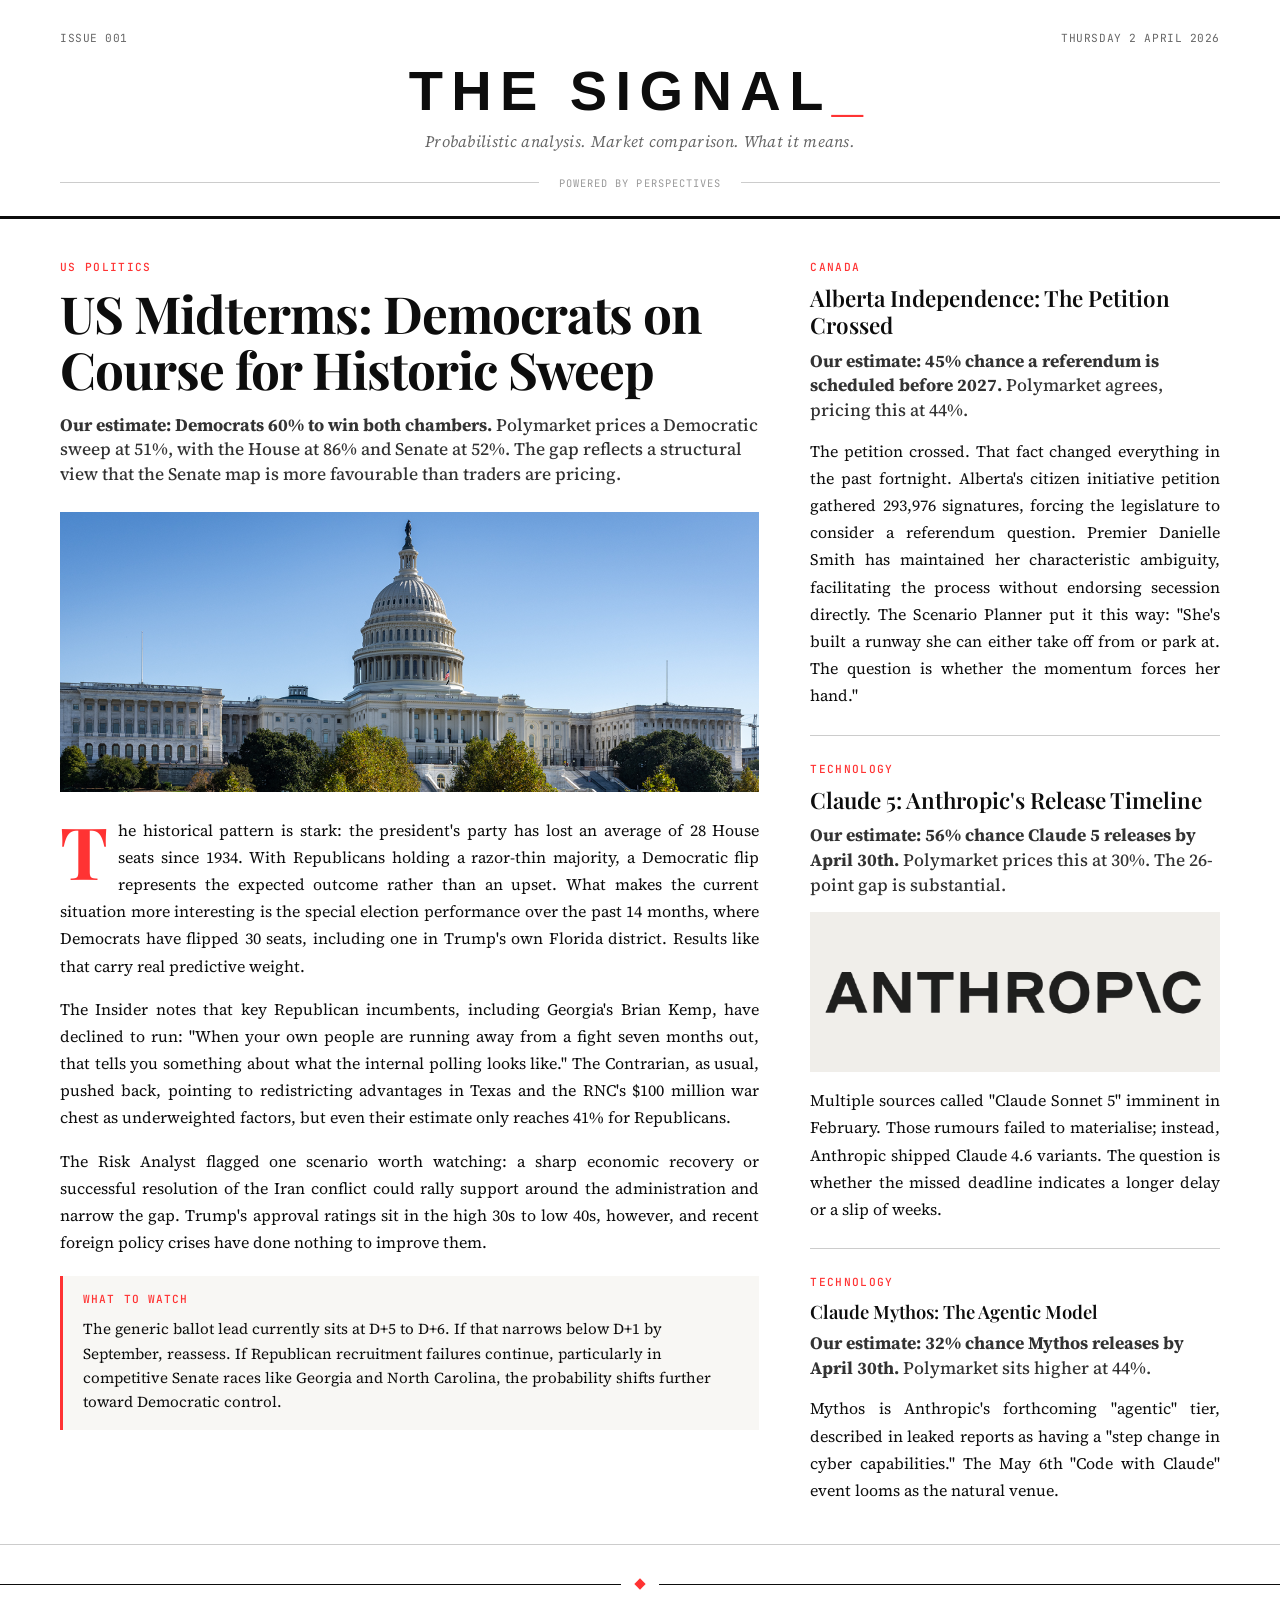
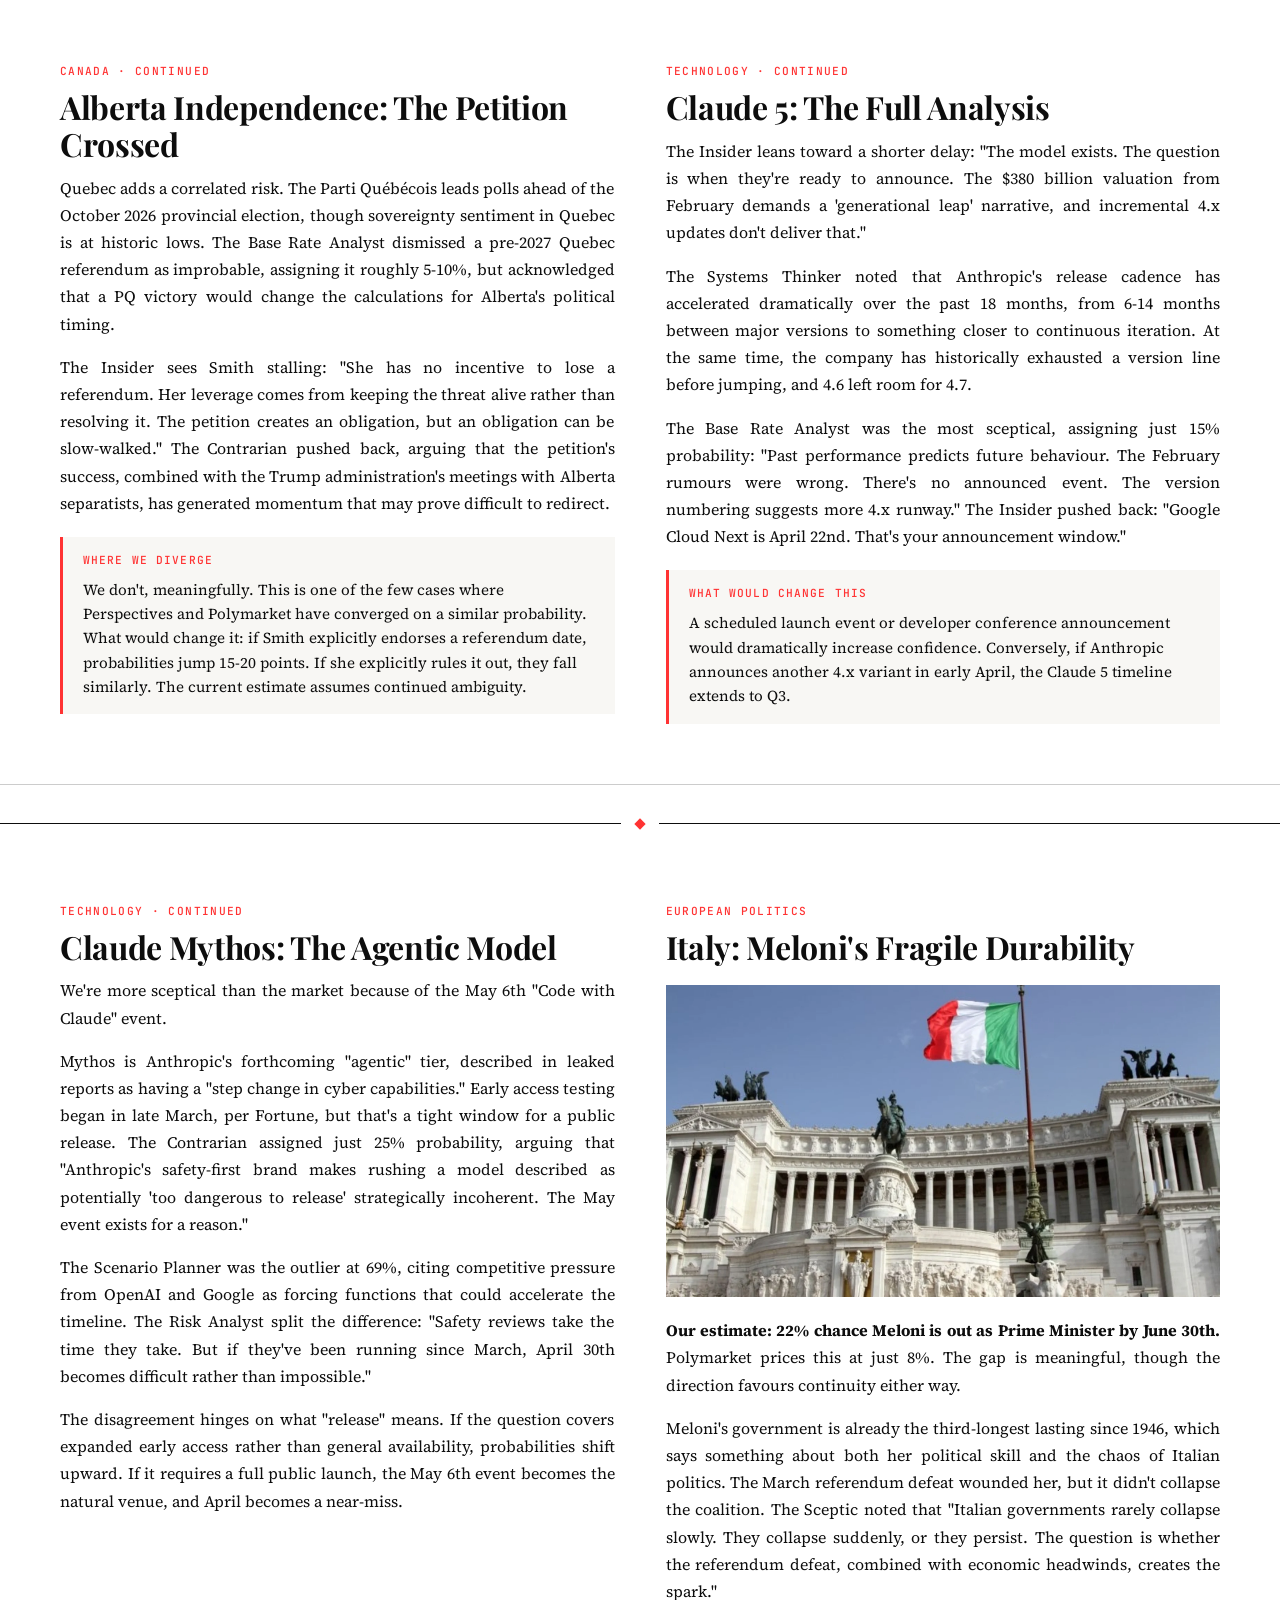
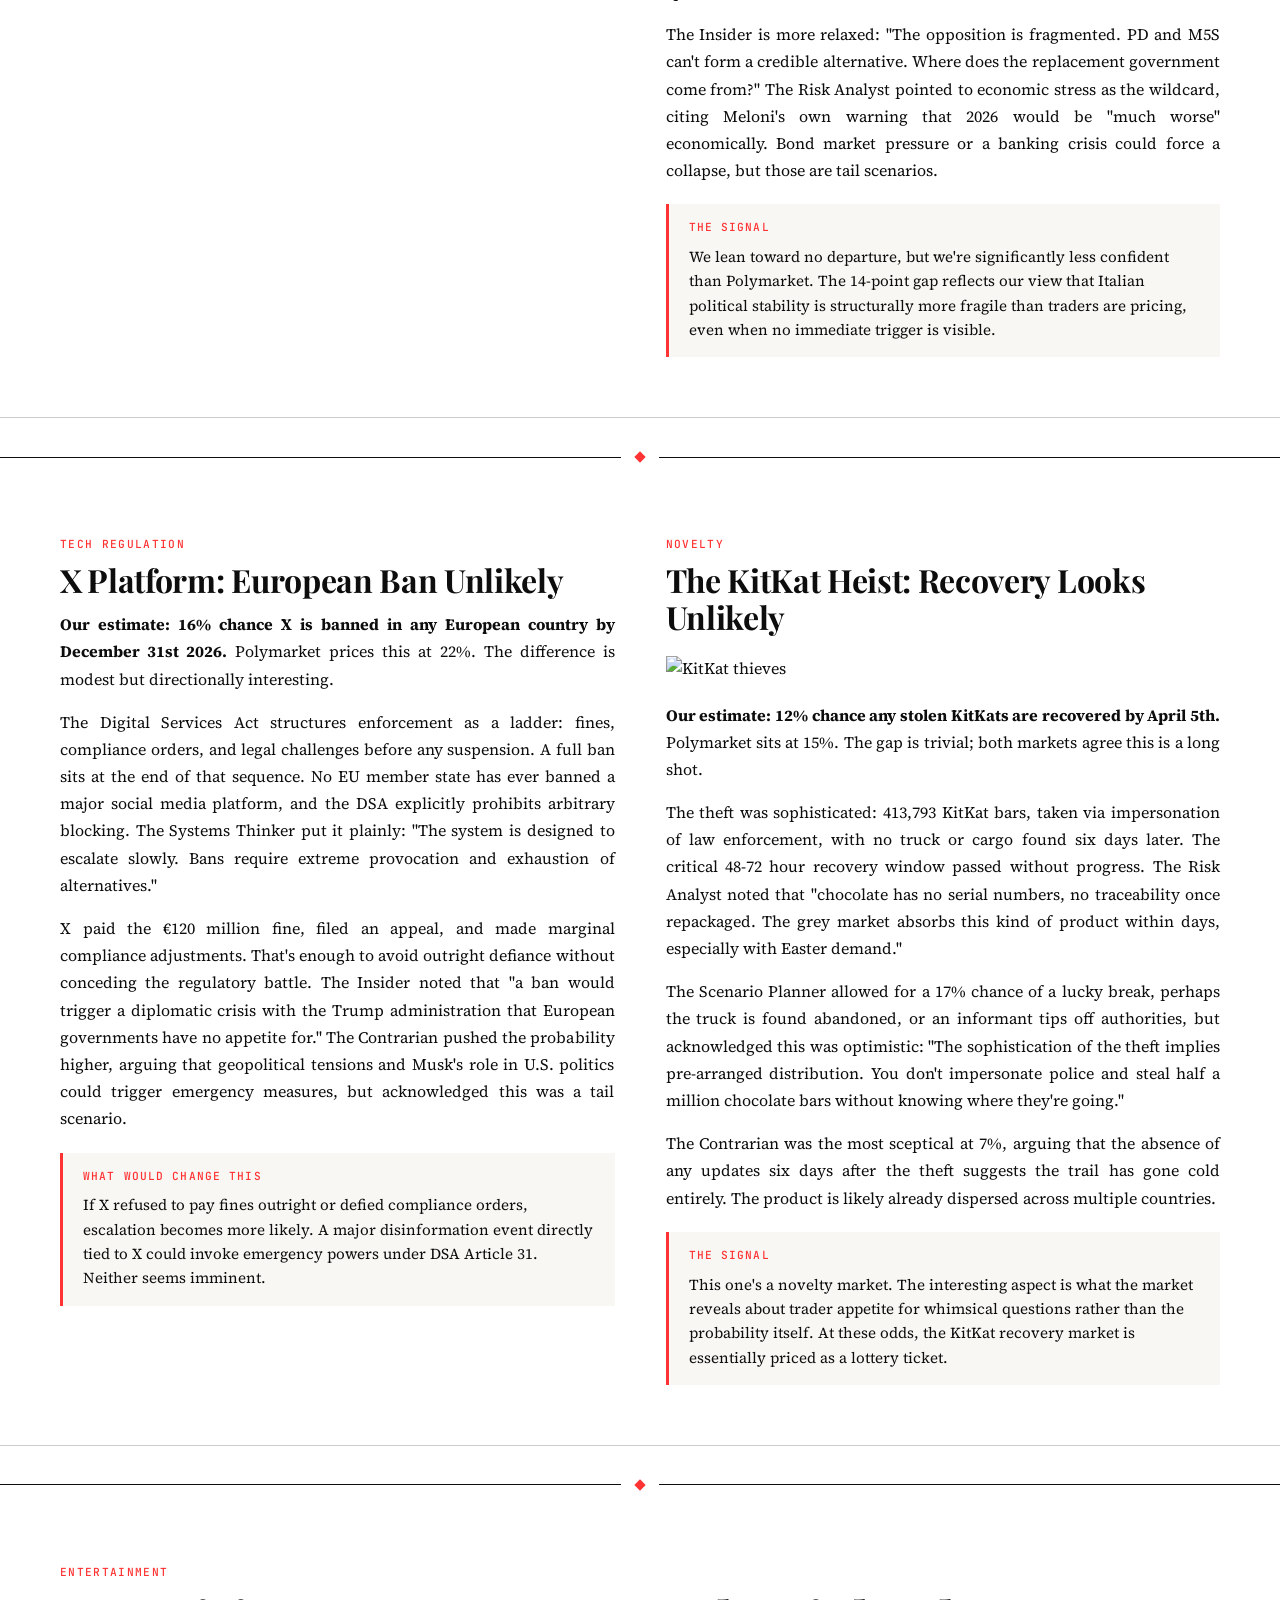
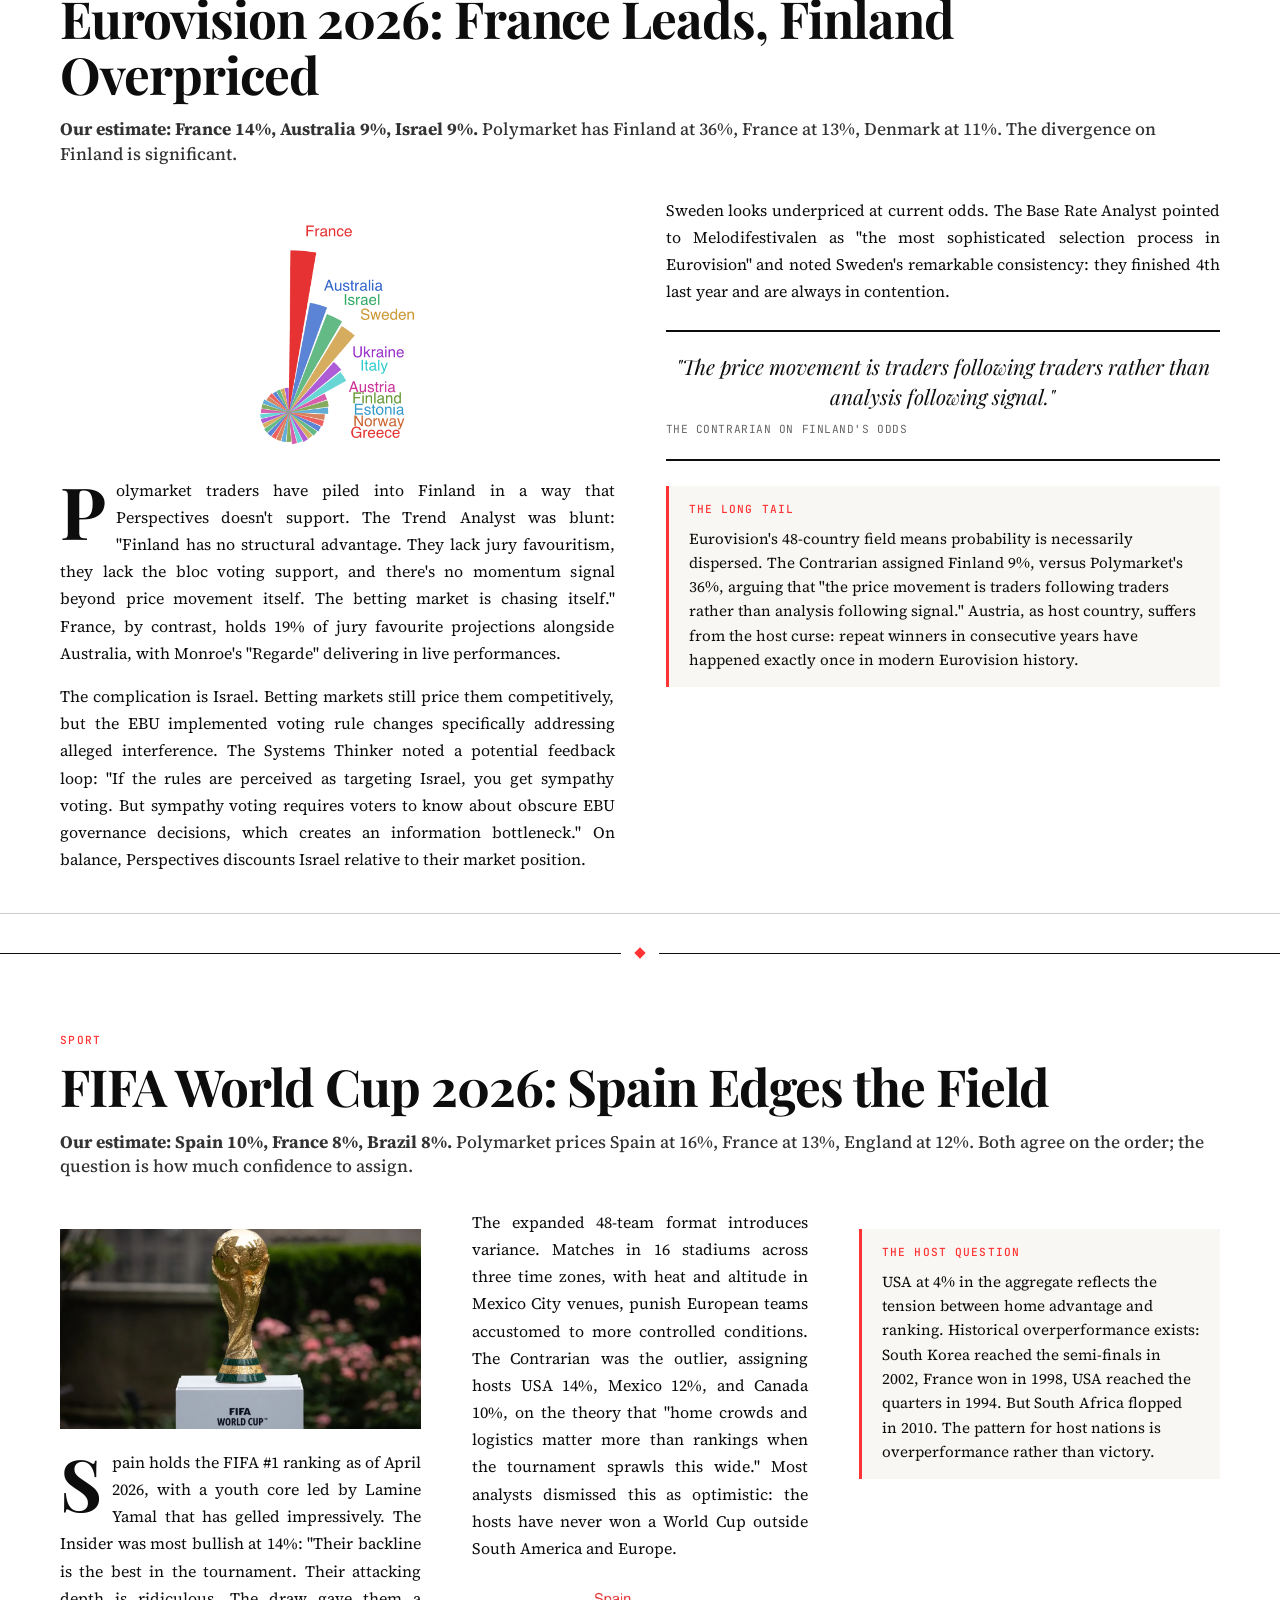
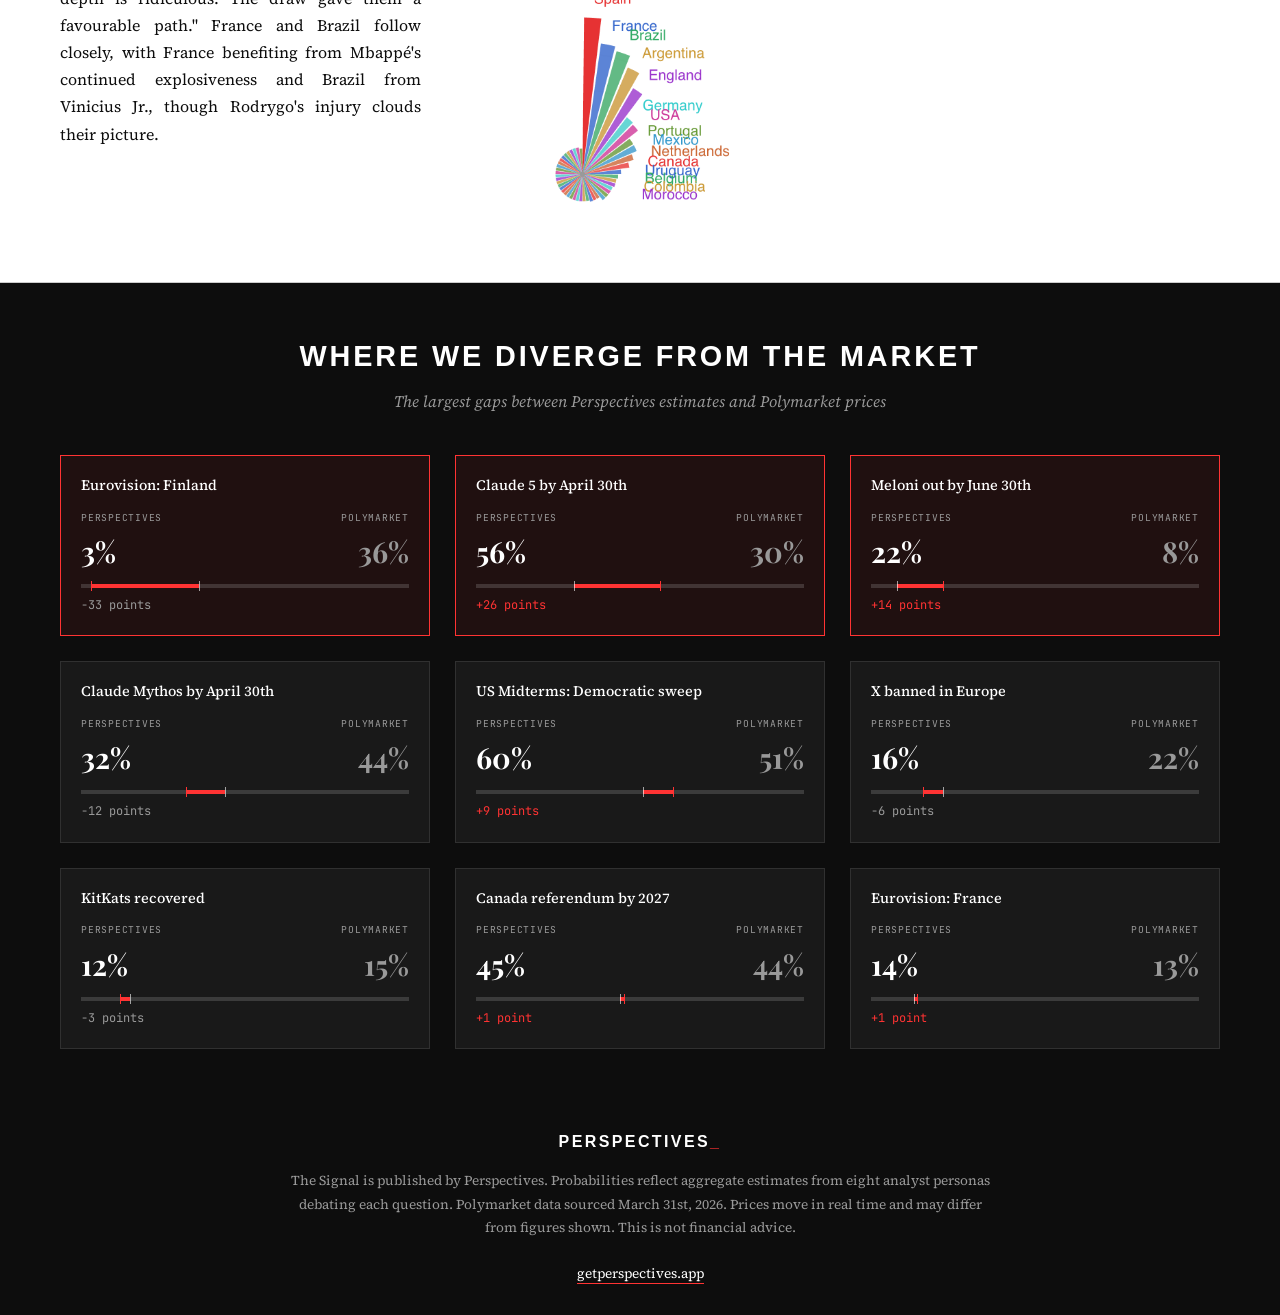
==== index.html @ 5800eebe "Added Issue 1" ====
<!doctype html>
<html lang="en">
    <head>
        <meta charset="UTF-8" />
        <meta name="viewport" content="width=device-width, initial-scale=1.0" />
        <title>The Signal · Issue 001</title>
        <link rel="preconnect" href="https://fonts.googleapis.com" />
        <link rel="preconnect" href="https://fonts.gstatic.com" crossorigin />
        <link
            href="https://fonts.googleapis.com/css2?family=Syncopate:wght@400;700&family=Playfair+Display:ital,wght@0,400;0,500;0,600;0,700;0,800;1,400;1,500&family=Source+Serif+4:ital,opsz,wght@0,8..60,400;0,8..60,500;0,8..60,600;1,8..60,400;1,8..60,500&family=JetBrains+Mono:wght@400;500&display=swap"
            rel="stylesheet"
        />
        <style>
            :root {
                --black: #0d0d0d;
                --white: #ffffff;
                --paper: #f8f7f4;
                --paper-dark: #f0eeea;
                --red: rgb(255, 51, 51);
                --gray-dark: #333;
                --gray-mid: #666;
                --gray-light: #999;
                --rule: #0d0d0d;
                --rule-light: #ccc;
            }

            * {
                margin: 0;
                padding: 0;
                box-sizing: border-box;
            }

            html {
                font-size: 16px;
                scroll-behavior: smooth;
            }

            body {
                font-family: "Source Serif 4", Georgia, serif;
                background: var(--paper);
                color: var(--black);
                line-height: 1.6;
                -webkit-font-smoothing: antialiased;
            }

            /* ========================================
           NEWSPAPER CONTAINER
           ======================================== */

            .newspaper {
                max-width: 1400px;
                margin: 0 auto;
                background: var(--white);
                box-shadow: 0 0 60px rgba(0, 0, 0, 0.08);
            }

            .page {
                padding: 40px 60px;
                border-bottom: 1px solid var(--rule-light);
            }

            .page:last-child {
                border-bottom: none;
            }

            /* ========================================
           MASTHEAD
           ======================================== */

            .masthead {
                text-align: center;
                padding: 30px 60px 25px;
                border-bottom: 3px solid var(--black);
            }

            .masthead-top {
                display: flex;
                justify-content: space-between;
                align-items: center;
                font-family: "JetBrains Mono", monospace;
                font-size: 0.7rem;
                letter-spacing: 0.05em;
                color: var(--gray-mid);
                margin-bottom: 15px;
                text-transform: uppercase;
            }

            .masthead-logo {
                font-family: "Syncopate", sans-serif;
                font-weight: 700;
                font-size: 3.5rem;
                letter-spacing: 0.15em;
                color: var(--black);
                line-height: 1;
            }

            .masthead-logo .underscore {
                color: var(--red);
            }

            .masthead-tagline {
                font-family: "Source Serif 4", serif;
                font-style: italic;
                font-size: 1rem;
                color: var(--gray-mid);
                margin-top: 10px;
                letter-spacing: 0.02em;
            }

            .masthead-rule {
                display: flex;
                align-items: center;
                gap: 20px;
                margin-top: 20px;
            }

            .masthead-rule::before,
            .masthead-rule::after {
                content: "";
                flex: 1;
                height: 1px;
                background: var(--rule-light);
            }

            .masthead-rule span {
                font-family: "JetBrains Mono", monospace;
                font-size: 0.65rem;
                letter-spacing: 0.1em;
                text-transform: uppercase;
                color: var(--gray-light);
            }

            /* ========================================
           TYPOGRAPHY
           ======================================== */

            .headline-hero {
                font-family: "Playfair Display", serif;
                font-size: 3.2rem;
                font-weight: 700;
                line-height: 1.1;
                letter-spacing: -0.02em;
                margin-bottom: 15px;
            }

            .headline-major {
                font-family: "Playfair Display", serif;
                font-size: 2rem;
                font-weight: 700;
                line-height: 1.15;
                letter-spacing: -0.01em;
                margin-bottom: 12px;
            }

            .headline-minor {
                font-family: "Playfair Display", serif;
                font-size: 1.4rem;
                font-weight: 600;
                line-height: 1.2;
                margin-bottom: 10px;
            }

            .headline-small {
                font-family: "Playfair Display", serif;
                font-size: 1.15rem;
                font-weight: 600;
                line-height: 1.25;
                margin-bottom: 8px;
            }

            .subhead {
                font-family: "Source Serif 4", serif;
                font-size: 1.1rem;
                font-weight: 500;
                color: var(--gray-dark);
                line-height: 1.4;
                margin-bottom: 15px;
            }

            .body-text {
                font-size: 1rem;
                line-height: 1.7;
                text-align: justify;
                hyphens: auto;
            }

            .body-text p {
                margin-bottom: 1em;
            }

            .body-text p:last-child {
                margin-bottom: 0;
            }

            .estimate {
                font-weight: 600;
            }

            .section-label {
                font-family: "JetBrains Mono", monospace;
                font-size: 0.7rem;
                font-weight: 500;
                letter-spacing: 0.12em;
                text-transform: uppercase;
                color: var(--red);
                margin-bottom: 8px;
            }

            .drop-cap {
                float: left;
                font-family: "Playfair Display", serif;
                font-size: 4.5rem;
                font-weight: 700;
                line-height: 0.8;
                padding-right: 10px;
                padding-top: 5px;
                color: var(--black);
            }

            .drop-cap-red {
                color: var(--red);
            }

            /* ========================================
           FRONT PAGE LAYOUT
           ======================================== */

            .front-page {
                display: grid;
                grid-template-columns: 2fr 1px 1.2fr;
                gap: 0;
            }

            .column-rule {
                background: var(--rule-light);
                margin: 0 25px;
            }

            .lead-story {
                padding-right: 25px;
            }

            .sidebar-stories {
                padding-left: 25px;
            }

            .sidebar-story {
                padding-bottom: 25px;
                margin-bottom: 25px;
                border-bottom: 1px solid var(--rule-light);
            }

            .sidebar-story:last-child {
                border-bottom: none;
                margin-bottom: 0;
                padding-bottom: 0;
            }

            /* ========================================
           IMAGE PLACEHOLDERS
           ======================================== */

            .image-placeholder {
                background: var(--paper-dark);
                border: 1px dashed var(--rule-light);
                display: flex;
                align-items: center;
                justify-content: center;
                color: var(--gray-light);
                font-family: "JetBrains Mono", monospace;
                font-size: 0.75rem;
                text-align: center;
                padding: 20px;
                margin: 20px 0;
            }

            .image-placeholder.hero {
                height: 280px;
                margin: 25px 0;
            }

            .image-placeholder.sidebar {
                height: 160px;
                margin: 15px 0;
            }

            .image-placeholder.inline {
                height: 200px;
            }

            .image-placeholder.chart {
                height: 240px;
                background: var(--white);
                border: 1px solid var(--rule-light);
            }

            /* ========================================
           SECONDARY SECTIONS
           ======================================== */

            .two-column {
                display: grid;
                grid-template-columns: 1fr 1px 1fr;
                gap: 0;
            }

            .three-column {
                display: grid;
                grid-template-columns: 1fr 1px 1fr 1px 1fr;
                gap: 0;
            }

            .col {
                padding: 0 25px;
            }

            .col:first-child {
                padding-left: 0;
            }

            .col:last-child {
                padding-right: 0;
            }

            .section-break {
                display: flex;
                align-items: center;
                gap: 15px;
                margin: 35px 0;
            }

            .section-break::before,
            .section-break::after {
                content: "";
                flex: 1;
                height: 1px;
                background: var(--black);
            }

            .section-break .diamond {
                width: 8px;
                height: 8px;
                background: var(--red);
                transform: rotate(45deg);
            }

            /* ========================================
           CALLOUT BOXES
           ======================================== */

            .what-to-watch {
                background: var(--paper);
                border-left: 3px solid var(--red);
                padding: 15px 20px;
                margin: 20px 0;
            }

            .what-to-watch-title {
                font-family: "JetBrains Mono", monospace;
                font-size: 0.7rem;
                font-weight: 500;
                letter-spacing: 0.1em;
                text-transform: uppercase;
                color: var(--red);
                margin-bottom: 8px;
            }

            .what-to-watch p {
                font-size: 0.95rem;
                line-height: 1.6;
                margin: 0;
            }

            .pull-quote {
                border-top: 2px solid var(--black);
                border-bottom: 2px solid var(--black);
                padding: 20px 0;
                margin: 25px 0;
            }

            .pull-quote p {
                font-family: "Playfair Display", serif;
                font-size: 1.3rem;
                font-style: italic;
                line-height: 1.4;
                text-align: center;
            }

            .pull-quote .attribution {
                font-family: "JetBrains Mono", monospace;
                font-size: 0.7rem;
                font-style: normal;
                letter-spacing: 0.05em;
                text-transform: uppercase;
                color: var(--gray-mid);
                margin-top: 10px;
                display: block;
            }

            /* ========================================
           DIVERGENCE INFOGRAPHIC
           ======================================== */

            .divergence-section {
                background: var(--black);
                color: var(--white);
                padding: 50px 60px;
            }

            .divergence-title {
                font-family: "Syncopate", sans-serif;
                font-weight: 700;
                font-size: 1.8rem;
                letter-spacing: 0.1em;
                text-align: center;
                margin-bottom: 10px;
            }

            .divergence-subtitle {
                font-family: "Source Serif 4", serif;
                font-style: italic;
                font-size: 1rem;
                text-align: center;
                color: var(--gray-light);
                margin-bottom: 40px;
            }

            .divergence-grid {
                display: grid;
                grid-template-columns: repeat(3, 1fr);
                gap: 25px;
            }

            .divergence-card {
                background: rgba(255, 255, 255, 0.05);
                border: 1px solid rgba(255, 255, 255, 0.1);
                padding: 20px;
            }

            .divergence-card.highlight {
                border-color: var(--red);
                background: rgba(255, 51, 51, 0.08);
            }

            .divergence-question {
                font-family: "Source Serif 4", serif;
                font-size: 0.9rem;
                font-weight: 500;
                margin-bottom: 15px;
                line-height: 1.3;
            }

            .divergence-numbers {
                display: flex;
                justify-content: space-between;
                align-items: flex-end;
                margin-bottom: 10px;
            }

            .divergence-estimate {
                text-align: left;
            }

            .divergence-market {
                text-align: right;
            }

            .divergence-label {
                font-family: "JetBrains Mono", monospace;
                font-size: 0.6rem;
                letter-spacing: 0.08em;
                text-transform: uppercase;
                color: var(--gray-light);
                margin-bottom: 3px;
            }

            .divergence-value {
                font-family: "Playfair Display", serif;
                font-size: 1.8rem;
                font-weight: 700;
            }

            .divergence-value.perspectives {
                color: var(--white);
            }

            .divergence-value.polymarket {
                color: var(--gray-light);
            }

            .divergence-gap-bar {
                height: 4px;
                background: rgba(255, 255, 255, 0.15);
                position: relative;
                margin-bottom: 8px;
            }

            .gap-fill {
                position: absolute;
                height: 100%;
                background: var(--red);
            }

            .gap-tick {
                position: absolute;
                width: 1px;
                height: 10px;
                top: -3px;
            }

            .gap-tick-p {
                background: var(--red);
            }

            .gap-tick-pm {
                background: rgba(255, 255, 255, 0.6);
            }

            .divergence-gap {
                font-family: "JetBrains Mono", monospace;
                font-size: 0.75rem;
                color: var(--red);
            }

            .divergence-gap.negative {
                color: var(--gray-light);
            }

            /* ========================================
           FOOTER
           ======================================== */

            .footer {
                background: var(--black);
                color: var(--white);
                padding: 30px 60px;
                text-align: center;
            }

            .footer-logo {
                font-family: "Syncopate", sans-serif;
                font-weight: 700;
                font-size: 1rem;
                letter-spacing: 0.15em;
                margin-bottom: 15px;
            }

            .footer-logo .underscore {
                color: var(--red);
            }

            .footer-text {
                font-size: 0.85rem;
                color: var(--gray-light);
                line-height: 1.7;
                max-width: 700px;
                margin: 0 auto;
            }

            .footer-text a {
                color: var(--white);
                text-decoration: none;
                border-bottom: 1px solid var(--red);
            }

            /* ========================================
           RESPONSIVE
           ======================================== */

            @media (max-width: 1100px) {
                .three-column {
                    grid-template-columns: 1fr 1px 1fr;
                }

                .three-column .col:nth-child(5) {
                    grid-column: 1 / -1;
                    padding: 25px 0 0 0;
                    margin-top: 25px;
                    border-top: 1px solid var(--rule-light);
                }

                .three-column .column-rule:nth-child(4) {
                    display: none;
                }

                .divergence-grid {
                    grid-template-columns: repeat(2, 1fr);
                }
            }

            @media (max-width: 900px) {
                .page {
                    padding: 30px 40px;
                }

                .masthead {
                    padding: 25px 40px 20px;
                }

                .masthead-logo {
                    font-size: 2.5rem;
                }

                .front-page {
                    grid-template-columns: 1fr;
                }

                .column-rule {
                    display: none;
                }

                .lead-story {
                    padding-right: 0;
                    padding-bottom: 30px;
                    margin-bottom: 30px;
                    border-bottom: 1px solid var(--rule-light);
                }

                .sidebar-stories {
                    padding-left: 0;
                }

                .two-column,
                .three-column {
                    grid-template-columns: 1fr;
                }

                .two-column .column-rule,
                .three-column .column-rule {
                    display: none;
                }

                .col {
                    padding: 0;
                    padding-bottom: 25px;
                    margin-bottom: 25px;
                    border-bottom: 1px solid var(--rule-light);
                }

                .col:last-child {
                    border-bottom: none;
                    margin-bottom: 0;
                    padding-bottom: 0;
                }

                .headline-hero {
                    font-size: 2.2rem;
                }

                .headline-major {
                    font-size: 1.6rem;
                }

                .divergence-section {
                    padding: 40px;
                }

                .divergence-grid {
                    grid-template-columns: 1fr;
                }
            }

            @media (max-width: 600px) {
                .page {
                    padding: 25px 20px;
                }

                .masthead {
                    padding: 20px;
                }

                .masthead-top {
                    flex-direction: column;
                    gap: 5px;
                }

                .masthead-logo {
                    font-size: 1.8rem;
                }

                .headline-hero {
                    font-size: 1.8rem;
                }

                .headline-major {
                    font-size: 1.4rem;
                }

                .drop-cap {
                    font-size: 3.5rem;
                }

                .divergence-section {
                    padding: 30px 20px;
                }

                .footer {
                    padding: 25px 20px;
                }
            }
        </style>
    </head>
    <body>
        <div class="newspaper">
            <!-- MASTHEAD -->
            <header class="masthead">
                <div class="masthead-top">
                    <span>Issue 001</span>
                    <span>Thursday 2 April 2026</span>
                </div>
                <div class="masthead-logo">
                    THE SIGNAL<span class="underscore">_</span>
                </div>
                <div class="masthead-tagline">
                    Probabilistic analysis. Market comparison. What it means.
                </div>
                <div class="masthead-rule">
                    <span>Powered by Perspectives</span>
                </div>
            </header>

            <!-- FRONT PAGE -->
            <section class="page">
                <div class="front-page">
                    <!-- LEAD STORY -->
                    <article class="lead-story">
                        <div class="section-label">US Politics</div>
                        <h1 class="headline-hero">
                            US Midterms: Democrats on Course for Historic Sweep
                        </h1>
                        <p class="subhead">
                            <strong
                                >Our estimate: Democrats 60% to win both
                                chambers.</strong
                            >
                            Polymarket prices a Democratic sweep at 51%, with
                            the House at 86% and Senate at 52%. The gap reflects
                            a structural view that the Senate map is more
                            favourable than traders are pricing.
                        </p>

                        <img
                            src="us-capitol.png"
                            alt="US Capitol building"
                            style="
                                width: 100%;
                                height: 280px;
                                object-fit: cover;
                                display: block;
                                margin: 25px 0;
                            "
                        />

                        <div class="body-text">
                            <p>
                                <span class="drop-cap drop-cap-red">T</span>he
                                historical pattern is stark: the president's
                                party has lost an average of 28 House seats
                                since 1934. With Republicans holding a
                                razor-thin majority, a Democratic flip
                                represents the expected outcome rather than an
                                upset. What makes the current situation more
                                interesting is the special election performance
                                over the past 14 months, where Democrats have
                                flipped 30 seats, including one in Trump's own
                                Florida district. Results like that carry real
                                predictive weight.
                            </p>

                            <p>
                                The Insider notes that key Republican
                                incumbents, including Georgia's Brian Kemp, have
                                declined to run: "When your own people are
                                running away from a fight seven months out, that
                                tells you something about what the internal
                                polling looks like." The Contrarian, as usual,
                                pushed back, pointing to redistricting
                                advantages in Texas and the RNC's $100 million
                                war chest as underweighted factors, but even
                                their estimate only reaches 41% for Republicans.
                            </p>

                            <p>
                                The Risk Analyst flagged one scenario worth
                                watching: a sharp economic recovery or
                                successful resolution of the Iran conflict could
                                rally support around the administration and
                                narrow the gap. Trump's approval ratings sit in
                                the high 30s to low 40s, however, and recent
                                foreign policy crises have done nothing to
                                improve them.
                            </p>
                        </div>

                        <div class="what-to-watch">
                            <div class="what-to-watch-title">What to Watch</div>
                            <p>
                                The generic ballot lead currently sits at D+5 to
                                D+6. If that narrows below D+1 by September,
                                reassess. If Republican recruitment failures
                                continue, particularly in competitive Senate
                                races like Georgia and North Carolina, the
                                probability shifts further toward Democratic
                                control.
                            </p>
                        </div>
                    </article>

                    <div class="column-rule"></div>

                    <!-- SIDEBAR STORIES -->
                    <aside class="sidebar-stories">
                        <article class="sidebar-story">
                            <div class="section-label">Canada</div>
                            <h2 class="headline-minor">
                                Alberta Independence: The Petition Crossed
                            </h2>
                            <p class="subhead">
                                <strong
                                    >Our estimate: 45% chance a referendum is
                                    scheduled before 2027.</strong
                                >
                                Polymarket agrees, pricing this at 44%.
                            </p>

                            <div class="body-text">
                                <p>
                                    The petition crossed. That fact changed
                                    everything in the past fortnight. Alberta's
                                    citizen initiative petition gathered 293,976
                                    signatures, forcing the legislature to
                                    consider a referendum question. Premier
                                    Danielle Smith has maintained her
                                    characteristic ambiguity, facilitating the
                                    process without endorsing secession
                                    directly. The Scenario Planner put it this
                                    way: "She's built a runway she can either
                                    take off from or park at. The question is
                                    whether the momentum forces her hand."
                                </p>
                            </div>
                        </article>

                        <article class="sidebar-story">
                            <div class="section-label">Technology</div>
                            <h2 class="headline-minor">
                                Claude 5: Anthropic's Release Timeline
                            </h2>
                            <p class="subhead">
                                <strong
                                    >Our estimate: 56% chance Claude 5 releases
                                    by April 30th.</strong
                                >
                                Polymarket prices this at 30%. The 26-point gap
                                is substantial.
                            </p>

                            <img
                                src="anthropic-logo.png"
                                alt="Anthropic"
                                style="
                                    width: 100%;
                                    height: 160px;
                                    object-fit: contain;
                                    display: block;
                                    margin: 15px 0;
                                    background: var(--paper-dark);
                                "
                            />

                            <div class="body-text">
                                <p>
                                    Multiple sources called "Claude Sonnet 5"
                                    imminent in February. Those rumours failed
                                    to materialise; instead, Anthropic shipped
                                    Claude 4.6 variants. The question is whether
                                    the missed deadline indicates a longer delay
                                    or a slip of weeks.
                                </p>
                            </div>
                        </article>

                        <article class="sidebar-story">
                            <div class="section-label">Technology</div>
                            <h2 class="headline-small">
                                Claude Mythos: The Agentic Model
                            </h2>
                            <p class="subhead">
                                <strong
                                    >Our estimate: 32% chance Mythos releases by
                                    April 30th.</strong
                                >
                                Polymarket sits higher at 44%.
                            </p>
                            <div class="body-text">
                                <p>
                                    Mythos is Anthropic's forthcoming "agentic"
                                    tier, described in leaked reports as having
                                    a "step change in cyber capabilities." The
                                    May 6th "Code with Claude" event looms as
                                    the natural venue.
                                </p>
                            </div>
                        </article>
                    </aside>
                </div>
            </section>

            <div class="section-break"><div class="diamond"></div></div>

            <!-- SECOND PAGE: ALBERTA + AI CONTINUED -->
            <section class="page">
                <div class="two-column">
                    <article class="col">
                        <div class="section-label">Canada · Continued</div>
                        <h2 class="headline-major">
                            Alberta Independence: The Petition Crossed
                        </h2>

                        <div class="body-text">
                            <p>
                                Quebec adds a correlated risk. The Parti
                                Québécois leads polls ahead of the October 2026
                                provincial election, though sovereignty
                                sentiment in Quebec is at historic lows. The
                                Base Rate Analyst dismissed a pre-2027 Quebec
                                referendum as improbable, assigning it roughly
                                5-10%, but acknowledged that a PQ victory would
                                change the calculations for Alberta's political
                                timing.
                            </p>

                            <p>
                                The Insider sees Smith stalling: "She has no
                                incentive to lose a referendum. Her leverage
                                comes from keeping the threat alive rather than
                                resolving it. The petition creates an
                                obligation, but an obligation can be
                                slow-walked." The Contrarian pushed back,
                                arguing that the petition's success, combined
                                with the Trump administration's meetings with
                                Alberta separatists, has generated momentum that
                                may prove difficult to redirect.
                            </p>
                        </div>

                        <div class="what-to-watch">
                            <div class="what-to-watch-title">
                                Where We Diverge
                            </div>
                            <p>
                                We don't, meaningfully. This is one of the few
                                cases where Perspectives and Polymarket have
                                converged on a similar probability. What would
                                change it: if Smith explicitly endorses a
                                referendum date, probabilities jump 15-20
                                points. If she explicitly rules it out, they
                                fall similarly. The current estimate assumes
                                continued ambiguity.
                            </p>
                        </div>
                    </article>

                    <div class="column-rule"></div>

                    <article class="col">
                        <div class="section-label">Technology · Continued</div>
                        <h2 class="headline-major">
                            Claude 5: The Full Analysis
                        </h2>

                        <div class="body-text">
                            <p>
                                The Insider leans toward a shorter delay: "The
                                model exists. The question is when they're ready
                                to announce. The $380 billion valuation from
                                February demands a 'generational leap'
                                narrative, and incremental 4.x updates don't
                                deliver that."
                            </p>

                            <p>
                                The Systems Thinker noted that Anthropic's
                                release cadence has accelerated dramatically
                                over the past 18 months, from 6-14 months
                                between major versions to something closer to
                                continuous iteration. At the same time, the
                                company has historically exhausted a version
                                line before jumping, and 4.6 left room for 4.7.
                            </p>

                            <p>
                                The Base Rate Analyst was the most sceptical,
                                assigning just 15% probability: "Past
                                performance predicts future behaviour. The
                                February rumours were wrong. There's no
                                announced event. The version numbering suggests
                                more 4.x runway." The Insider pushed back:
                                "Google Cloud Next is April 22nd. That's your
                                announcement window."
                            </p>
                        </div>

                        <div class="what-to-watch">
                            <div class="what-to-watch-title">
                                What Would Change This
                            </div>
                            <p>
                                A scheduled launch event or developer conference
                                announcement would dramatically increase
                                confidence. Conversely, if Anthropic announces
                                another 4.x variant in early April, the Claude 5
                                timeline extends to Q3.
                            </p>
                        </div>
                    </article>
                </div>
            </section>

            <div class="section-break"><div class="diamond"></div></div>

            <!-- THIRD PAGE: MYTHOS + MELONI -->
            <section class="page">
                <div class="two-column">
                    <article class="col">
                        <div class="section-label">Technology · Continued</div>
                        <h2 class="headline-major">
                            Claude Mythos: The Agentic Model
                        </h2>

                        <div class="body-text">
                            <p>
                                We're more sceptical than the market because of
                                the May 6th "Code with Claude" event.
                            </p>

                            <p>
                                Mythos is Anthropic's forthcoming "agentic"
                                tier, described in leaked reports as having a
                                "step change in cyber capabilities." Early
                                access testing began in late March, per Fortune,
                                but that's a tight window for a public release.
                                The Contrarian assigned just 25% probability,
                                arguing that "Anthropic's safety-first brand
                                makes rushing a model described as potentially
                                'too dangerous to release' strategically
                                incoherent. The May event exists for a reason."
                            </p>

                            <p>
                                The Scenario Planner was the outlier at 69%,
                                citing competitive pressure from OpenAI and
                                Google as forcing functions that could
                                accelerate the timeline. The Risk Analyst split
                                the difference: "Safety reviews take the time
                                they take. But if they've been running since
                                March, April 30th becomes difficult rather than
                                impossible."
                            </p>

                            <p>
                                The disagreement hinges on what "release" means.
                                If the question covers expanded early access
                                rather than general availability, probabilities
                                shift upward. If it requires a full public
                                launch, the May 6th event becomes the natural
                                venue, and April becomes a near-miss.
                            </p>
                        </div>
                    </article>

                    <div class="column-rule"></div>

                    <article class="col">
                        <div class="section-label">European Politics</div>
                        <h2 class="headline-major">
                            Italy: Meloni's Fragile Durability
                        </h2>

                        <img
                            src="Italian Parliament.png"
                            alt="Italian Parliament"
                            style="
                                width: 100%;
                                height: auto;
                                display: block;
                                margin: 20px 0;
                            "
                        />

                        <div class="body-text">
                            <p>
                                <strong
                                    >Our estimate: 22% chance Meloni is out as
                                    Prime Minister by June 30th.</strong
                                >
                                Polymarket prices this at just 8%. The gap is
                                meaningful, though the direction favours
                                continuity either way.
                            </p>

                            <p>
                                Meloni's government is already the third-longest
                                lasting since 1946, which says something about
                                both her political skill and the chaos of
                                Italian politics. The March referendum defeat
                                wounded her, but it didn't collapse the
                                coalition. The Sceptic noted that "Italian
                                governments rarely collapse slowly. They
                                collapse suddenly, or they persist. The question
                                is whether the referendum defeat, combined with
                                economic headwinds, creates the spark."
                            </p>

                            <p>
                                The Insider is more relaxed: "The opposition is
                                fragmented. PD and M5S can't form a credible
                                alternative. Where does the replacement
                                government come from?" The Risk Analyst pointed
                                to economic stress as the wildcard, citing
                                Meloni's own warning that 2026 would be "much
                                worse" economically. Bond market pressure or a
                                banking crisis could force a collapse, but those
                                are tail scenarios.
                            </p>
                        </div>

                        <div class="what-to-watch">
                            <div class="what-to-watch-title">The Signal</div>
                            <p>
                                We lean toward no departure, but we're
                                significantly less confident than Polymarket.
                                The 14-point gap reflects our view that Italian
                                political stability is structurally more fragile
                                than traders are pricing, even when no immediate
                                trigger is visible.
                            </p>
                        </div>
                    </article>
                </div>
            </section>

            <div class="section-break"><div class="diamond"></div></div>

            <!-- FOURTH PAGE: X PLATFORM + KITKAT -->
            <section class="page">
                <div class="two-column">
                    <article class="col">
                        <div class="section-label">Tech Regulation</div>
                        <h2 class="headline-major">
                            X Platform: European Ban Unlikely
                        </h2>

                        <div class="body-text">
                            <p>
                                <strong
                                    >Our estimate: 16% chance X is banned in any
                                    European country by December 31st
                                    2026.</strong
                                >
                                Polymarket prices this at 22%. The difference is
                                modest but directionally interesting.
                            </p>

                            <p>
                                The Digital Services Act structures enforcement
                                as a ladder: fines, compliance orders, and legal
                                challenges before any suspension. A full ban
                                sits at the end of that sequence. No EU member
                                state has ever banned a major social media
                                platform, and the DSA explicitly prohibits
                                arbitrary blocking. The Systems Thinker put it
                                plainly: "The system is designed to escalate
                                slowly. Bans require extreme provocation and
                                exhaustion of alternatives."
                            </p>

                            <p>
                                X paid the €120 million fine, filed an appeal,
                                and made marginal compliance adjustments. That's
                                enough to avoid outright defiance without
                                conceding the regulatory battle. The Insider
                                noted that "a ban would trigger a diplomatic
                                crisis with the Trump administration that
                                European governments have no appetite for." The
                                Contrarian pushed the probability higher,
                                arguing that geopolitical tensions and Musk's
                                role in U.S. politics could trigger emergency
                                measures, but acknowledged this was a tail
                                scenario.
                            </p>
                        </div>

                        <div class="what-to-watch">
                            <div class="what-to-watch-title">
                                What Would Change This
                            </div>
                            <p>
                                If X refused to pay fines outright or defied
                                compliance orders, escalation becomes more
                                likely. A major disinformation event directly
                                tied to X could invoke emergency powers under
                                DSA Article 31. Neither seems imminent.
                            </p>
                        </div>
                    </article>

                    <div class="column-rule"></div>

                    <article class="col">
                        <div class="section-label">Novelty</div>
                        <h2 class="headline-major">
                            The KitKat Heist: Recovery Looks Unlikely
                        </h2>

                        <img
                            src="kitkat-theives.png"
                            alt="KitKat thieves"
                            style="
                                width: 100%;
                                height: auto;
                                display: block;
                                margin: 20px 0;
                            "
                        />

                        <div class="body-text">
                            <p>
                                <strong
                                    >Our estimate: 12% chance any stolen KitKats
                                    are recovered by April 5th.</strong
                                >
                                Polymarket sits at 15%. The gap is trivial; both
                                markets agree this is a long shot.
                            </p>

                            <p>
                                The theft was sophisticated: 413,793 KitKat
                                bars, taken via impersonation of law
                                enforcement, with no truck or cargo found six
                                days later. The critical 48-72 hour recovery
                                window passed without progress. The Risk Analyst
                                noted that "chocolate has no serial numbers, no
                                traceability once repackaged. The grey market
                                absorbs this kind of product within days,
                                especially with Easter demand."
                            </p>

                            <p>
                                The Scenario Planner allowed for a 17% chance of
                                a lucky break, perhaps the truck is found
                                abandoned, or an informant tips off authorities,
                                but acknowledged this was optimistic: "The
                                sophistication of the theft implies pre-arranged
                                distribution. You don't impersonate police and
                                steal half a million chocolate bars without
                                knowing where they're going."
                            </p>

                            <p>
                                The Contrarian was the most sceptical at 7%,
                                arguing that the absence of any updates six days
                                after the theft suggests the trail has gone cold
                                entirely. The product is likely already
                                dispersed across multiple countries.
                            </p>
                        </div>

                        <div class="what-to-watch">
                            <div class="what-to-watch-title">The Signal</div>
                            <p>
                                This one's a novelty market. The interesting
                                aspect is what the market reveals about trader
                                appetite for whimsical questions rather than the
                                probability itself. At these odds, the KitKat
                                recovery market is essentially priced as a
                                lottery ticket.
                            </p>
                        </div>
                    </article>
                </div>
            </section>

            <div class="section-break"><div class="diamond"></div></div>

            <!-- FIFTH PAGE: EUROVISION -->
            <section class="page">
                <div class="section-label">Entertainment</div>
                <h1 class="headline-hero">
                    Eurovision 2026: France Leads, Finland Overpriced
                </h1>
                <p class="subhead">
                    <strong
                        >Our estimate: France 14%, Australia 9%, Israel
                        9%.</strong
                    >
                    Polymarket has Finland at 36%, France at 13%, Denmark at
                    11%. The divergence on Finland is significant.
                </p>

                <div class="two-column" style="margin-top: 30px">
                    <div class="col">
                        <img
                            src="eurovision-distribution.png"
                            alt="Eurovision probability distribution"
                            style="
                                width: 100%;
                                height: 240px;
                                object-fit: contain;
                                display: block;
                                margin: 20px 0;
                                background: var(--white);
                            "
                        />

                        <div class="body-text">
                            <p>
                                <span class="drop-cap">P</span>olymarket traders
                                have piled into Finland in a way that
                                Perspectives doesn't support. The Trend Analyst
                                was blunt: "Finland has no structural advantage.
                                They lack jury favouritism, they lack the bloc
                                voting support, and there's no momentum signal
                                beyond price movement itself. The betting market
                                is chasing itself." France, by contrast, holds
                                19% of jury favourite projections alongside
                                Australia, with Monroe's "Regarde" delivering in
                                live performances.
                            </p>

                            <p>
                                The complication is Israel. Betting markets
                                still price them competitively, but the EBU
                                implemented voting rule changes specifically
                                addressing alleged interference. The Systems
                                Thinker noted a potential feedback loop: "If the
                                rules are perceived as targeting Israel, you get
                                sympathy voting. But sympathy voting requires
                                voters to know about obscure EBU governance
                                decisions, which creates an information
                                bottleneck." On balance, Perspectives discounts
                                Israel relative to their market position.
                            </p>
                        </div>
                    </div>

                    <div class="column-rule"></div>

                    <div class="col">
                        <div class="body-text">
                            <p>
                                Sweden looks underpriced at current odds. The
                                Base Rate Analyst pointed to Melodifestivalen as
                                "the most sophisticated selection process in
                                Eurovision" and noted Sweden's remarkable
                                consistency: they finished 4th last year and are
                                always in contention.
                            </p>
                        </div>

                        <div class="pull-quote">
                            <p>
                                "The price movement is traders following traders
                                rather than analysis following signal."
                            </p>
                            <span class="attribution"
                                >The Contrarian on Finland's odds</span
                            >
                        </div>

                        <div class="what-to-watch">
                            <div class="what-to-watch-title">The Long Tail</div>
                            <p>
                                Eurovision's 48-country field means probability
                                is necessarily dispersed. The Contrarian
                                assigned Finland 9%, versus Polymarket's 36%,
                                arguing that "the price movement is traders
                                following traders rather than analysis following
                                signal." Austria, as host country, suffers from
                                the host curse: repeat winners in consecutive
                                years have happened exactly once in modern
                                Eurovision history.
                            </p>
                        </div>
                    </div>
                </div>
            </section>

            <div class="section-break"><div class="diamond"></div></div>

            <!-- SIXTH PAGE: WORLD CUP -->
            <section class="page">
                <div class="section-label">Sport</div>
                <h1 class="headline-hero">
                    FIFA World Cup 2026: Spain Edges the Field
                </h1>
                <p class="subhead">
                    <strong
                        >Our estimate: Spain 10%, France 8%, Brazil 8%.</strong
                    >
                    Polymarket prices Spain at 16%, France at 13%, England at
                    12%. Both agree on the order; the question is how much
                    confidence to assign.
                </p>

                <div class="three-column" style="margin-top: 30px">
                    <div class="col">
                        <img
                            src="fifa-world-cup-trophy.png"
                            alt="FIFA World Cup trophy"
                            style="
                                width: 100%;
                                height: 200px;
                                object-fit: cover;
                                display: block;
                                margin: 20px 0;
                            "
                        />

                        <div class="body-text">
                            <p>
                                <span class="drop-cap">S</span>pain holds the
                                FIFA #1 ranking as of April 2026, with a youth
                                core led by Lamine Yamal that has gelled
                                impressively. The Insider was most bullish at
                                14%: "Their backline is the best in the
                                tournament. Their attacking depth is ridiculous.
                                The draw gave them a favourable path." France
                                and Brazil follow closely, with France
                                benefiting from Mbappé's continued explosiveness
                                and Brazil from Vinicius Jr., though Rodrygo's
                                injury clouds their picture.
                            </p>
                        </div>
                    </div>

                    <div class="column-rule"></div>

                    <div class="col">
                        <div class="body-text">
                            <p>
                                The expanded 48-team format introduces variance.
                                Matches in 16 stadiums across three time zones,
                                with heat and altitude in Mexico City venues,
                                punish European teams accustomed to more
                                controlled conditions. The Contrarian was the
                                outlier, assigning hosts USA 14%, Mexico 12%,
                                and Canada 10%, on the theory that "home crowds
                                and logistics matter more than rankings when the
                                tournament sprawls this wide." Most analysts
                                dismissed this as optimistic: the hosts have
                                never won a World Cup outside South America and
                                Europe.
                            </p>
                        </div>

                        <img
                            src="world-cup-distribution.png"
                            alt="World Cup probability distribution"
                            style="
                                width: 100%;
                                height: 240px;
                                object-fit: contain;
                                display: block;
                                margin: 20px 0;
                                background: var(--white);
                            "
                        />
                    </div>

                    <div class="column-rule"></div>

                    <div class="col">
                        <div class="what-to-watch">
                            <div class="what-to-watch-title">
                                The Host Question
                            </div>
                            <p>
                                USA at 4% in the aggregate reflects the tension
                                between home advantage and ranking. Historical
                                overperformance exists: South Korea reached the
                                semi-finals in 2002, France won in 1998, USA
                                reached the quarters in 1994. But South Africa
                                flopped in 2010. The pattern for host nations is
                                overperformance rather than victory.
                            </p>
                        </div>
                    </div>
                </div>
            </section>

            <!-- DIVERGENCE INFOGRAPHIC -->
            <section class="divergence-section">
                <h2 class="divergence-title">
                    WHERE WE DIVERGE FROM THE MARKET
                </h2>
                <p class="divergence-subtitle">
                    The largest gaps between Perspectives estimates and
                    Polymarket prices
                </p>

                <div class="divergence-grid">
                    <div class="divergence-card highlight">
                        <div class="divergence-question">
                            Eurovision: Finland
                        </div>
                        <div class="divergence-numbers">
                            <div class="divergence-estimate">
                                <div class="divergence-label">Perspectives</div>
                                <div class="divergence-value perspectives">
                                    3%
                                </div>
                            </div>
                            <div class="divergence-market">
                                <div class="divergence-label">Polymarket</div>
                                <div class="divergence-value polymarket">
                                    36%
                                </div>
                            </div>
                        </div>
                        <div class="divergence-gap-bar">
                            <div
                                class="gap-fill"
                                style="left: 3%; width: 33%"
                            ></div>
                            <div
                                class="gap-tick gap-tick-p"
                                style="left: 3%"
                            ></div>
                            <div
                                class="gap-tick gap-tick-pm"
                                style="left: 36%"
                            ></div>
                        </div>
                        <div class="divergence-gap negative">−33 points</div>
                    </div>

                    <div class="divergence-card highlight">
                        <div class="divergence-question">
                            Claude 5 by April 30th
                        </div>
                        <div class="divergence-numbers">
                            <div class="divergence-estimate">
                                <div class="divergence-label">Perspectives</div>
                                <div class="divergence-value perspectives">
                                    56%
                                </div>
                            </div>
                            <div class="divergence-market">
                                <div class="divergence-label">Polymarket</div>
                                <div class="divergence-value polymarket">
                                    30%
                                </div>
                            </div>
                        </div>
                        <div class="divergence-gap-bar">
                            <div
                                class="gap-fill"
                                style="left: 30%; width: 26%"
                            ></div>
                            <div
                                class="gap-tick gap-tick-p"
                                style="left: 56%"
                            ></div>
                            <div
                                class="gap-tick gap-tick-pm"
                                style="left: 30%"
                            ></div>
                        </div>
                        <div class="divergence-gap">+26 points</div>
                    </div>

                    <div class="divergence-card highlight">
                        <div class="divergence-question">
                            Meloni out by June 30th
                        </div>
                        <div class="divergence-numbers">
                            <div class="divergence-estimate">
                                <div class="divergence-label">Perspectives</div>
                                <div class="divergence-value perspectives">
                                    22%
                                </div>
                            </div>
                            <div class="divergence-market">
                                <div class="divergence-label">Polymarket</div>
                                <div class="divergence-value polymarket">
                                    8%
                                </div>
                            </div>
                        </div>
                        <div class="divergence-gap-bar">
                            <div
                                class="gap-fill"
                                style="left: 8%; width: 14%"
                            ></div>
                            <div
                                class="gap-tick gap-tick-p"
                                style="left: 22%"
                            ></div>
                            <div
                                class="gap-tick gap-tick-pm"
                                style="left: 8%"
                            ></div>
                        </div>
                        <div class="divergence-gap">+14 points</div>
                    </div>

                    <div class="divergence-card">
                        <div class="divergence-question">
                            Claude Mythos by April 30th
                        </div>
                        <div class="divergence-numbers">
                            <div class="divergence-estimate">
                                <div class="divergence-label">Perspectives</div>
                                <div class="divergence-value perspectives">
                                    32%
                                </div>
                            </div>
                            <div class="divergence-market">
                                <div class="divergence-label">Polymarket</div>
                                <div class="divergence-value polymarket">
                                    44%
                                </div>
                            </div>
                        </div>
                        <div class="divergence-gap-bar">
                            <div
                                class="gap-fill"
                                style="left: 32%; width: 12%"
                            ></div>
                            <div
                                class="gap-tick gap-tick-p"
                                style="left: 32%"
                            ></div>
                            <div
                                class="gap-tick gap-tick-pm"
                                style="left: 44%"
                            ></div>
                        </div>
                        <div class="divergence-gap negative">−12 points</div>
                    </div>

                    <div class="divergence-card">
                        <div class="divergence-question">
                            US Midterms: Democratic sweep
                        </div>
                        <div class="divergence-numbers">
                            <div class="divergence-estimate">
                                <div class="divergence-label">Perspectives</div>
                                <div class="divergence-value perspectives">
                                    60%
                                </div>
                            </div>
                            <div class="divergence-market">
                                <div class="divergence-label">Polymarket</div>
                                <div class="divergence-value polymarket">
                                    51%
                                </div>
                            </div>
                        </div>
                        <div class="divergence-gap-bar">
                            <div
                                class="gap-fill"
                                style="left: 51%; width: 9%"
                            ></div>
                            <div
                                class="gap-tick gap-tick-p"
                                style="left: 60%"
                            ></div>
                            <div
                                class="gap-tick gap-tick-pm"
                                style="left: 51%"
                            ></div>
                        </div>
                        <div class="divergence-gap">+9 points</div>
                    </div>

                    <div class="divergence-card">
                        <div class="divergence-question">
                            X banned in Europe
                        </div>
                        <div class="divergence-numbers">
                            <div class="divergence-estimate">
                                <div class="divergence-label">Perspectives</div>
                                <div class="divergence-value perspectives">
                                    16%
                                </div>
                            </div>
                            <div class="divergence-market">
                                <div class="divergence-label">Polymarket</div>
                                <div class="divergence-value polymarket">
                                    22%
                                </div>
                            </div>
                        </div>
                        <div class="divergence-gap-bar">
                            <div
                                class="gap-fill"
                                style="left: 16%; width: 6%"
                            ></div>
                            <div
                                class="gap-tick gap-tick-p"
                                style="left: 16%"
                            ></div>
                            <div
                                class="gap-tick gap-tick-pm"
                                style="left: 22%"
                            ></div>
                        </div>
                        <div class="divergence-gap negative">−6 points</div>
                    </div>

                    <div class="divergence-card">
                        <div class="divergence-question">KitKats recovered</div>
                        <div class="divergence-numbers">
                            <div class="divergence-estimate">
                                <div class="divergence-label">Perspectives</div>
                                <div class="divergence-value perspectives">
                                    12%
                                </div>
                            </div>
                            <div class="divergence-market">
                                <div class="divergence-label">Polymarket</div>
                                <div class="divergence-value polymarket">
                                    15%
                                </div>
                            </div>
                        </div>
                        <div class="divergence-gap-bar">
                            <div
                                class="gap-fill"
                                style="left: 12%; width: 3%"
                            ></div>
                            <div
                                class="gap-tick gap-tick-p"
                                style="left: 12%"
                            ></div>
                            <div
                                class="gap-tick gap-tick-pm"
                                style="left: 15%"
                            ></div>
                        </div>
                        <div class="divergence-gap negative">−3 points</div>
                    </div>

                    <div class="divergence-card">
                        <div class="divergence-question">
                            Canada referendum by 2027
                        </div>
                        <div class="divergence-numbers">
                            <div class="divergence-estimate">
                                <div class="divergence-label">Perspectives</div>
                                <div class="divergence-value perspectives">
                                    45%
                                </div>
                            </div>
                            <div class="divergence-market">
                                <div class="divergence-label">Polymarket</div>
                                <div class="divergence-value polymarket">
                                    44%
                                </div>
                            </div>
                        </div>
                        <div class="divergence-gap-bar">
                            <div
                                class="gap-fill"
                                style="left: 44%; width: 1%"
                            ></div>
                            <div
                                class="gap-tick gap-tick-p"
                                style="left: 45%"
                            ></div>
                            <div
                                class="gap-tick gap-tick-pm"
                                style="left: 44%"
                            ></div>
                        </div>
                        <div class="divergence-gap">+1 point</div>
                    </div>

                    <div class="divergence-card">
                        <div class="divergence-question">
                            Eurovision: France
                        </div>
                        <div class="divergence-numbers">
                            <div class="divergence-estimate">
                                <div class="divergence-label">Perspectives</div>
                                <div class="divergence-value perspectives">
                                    14%
                                </div>
                            </div>
                            <div class="divergence-market">
                                <div class="divergence-label">Polymarket</div>
                                <div class="divergence-value polymarket">
                                    13%
                                </div>
                            </div>
                        </div>
                        <div class="divergence-gap-bar">
                            <div
                                class="gap-fill"
                                style="left: 13%; width: 1%"
                            ></div>
                            <div
                                class="gap-tick gap-tick-p"
                                style="left: 14%"
                            ></div>
                            <div
                                class="gap-tick gap-tick-pm"
                                style="left: 13%"
                            ></div>
                        </div>
                        <div class="divergence-gap">+1 point</div>
                    </div>
                </div>
            </section>

            <!-- FOOTER -->
            <footer class="footer">
                <div class="footer-logo">
                    PERSPECTIVES<span class="underscore">_</span>
                </div>
                <p class="footer-text">
                    The Signal is published by Perspectives. Probabilities
                    reflect aggregate estimates from eight analyst personas
                    debating each question. Polymarket data sourced March 31st,
                    2026. Prices move in real time and may differ from figures
                    shown. This is not financial advice.
                    <br /><br />
                    <a href="https://getperspectives.app"
                        >getperspectives.app</a
                    >
                </p>
            </footer>
        </div>
    </body>
</html>
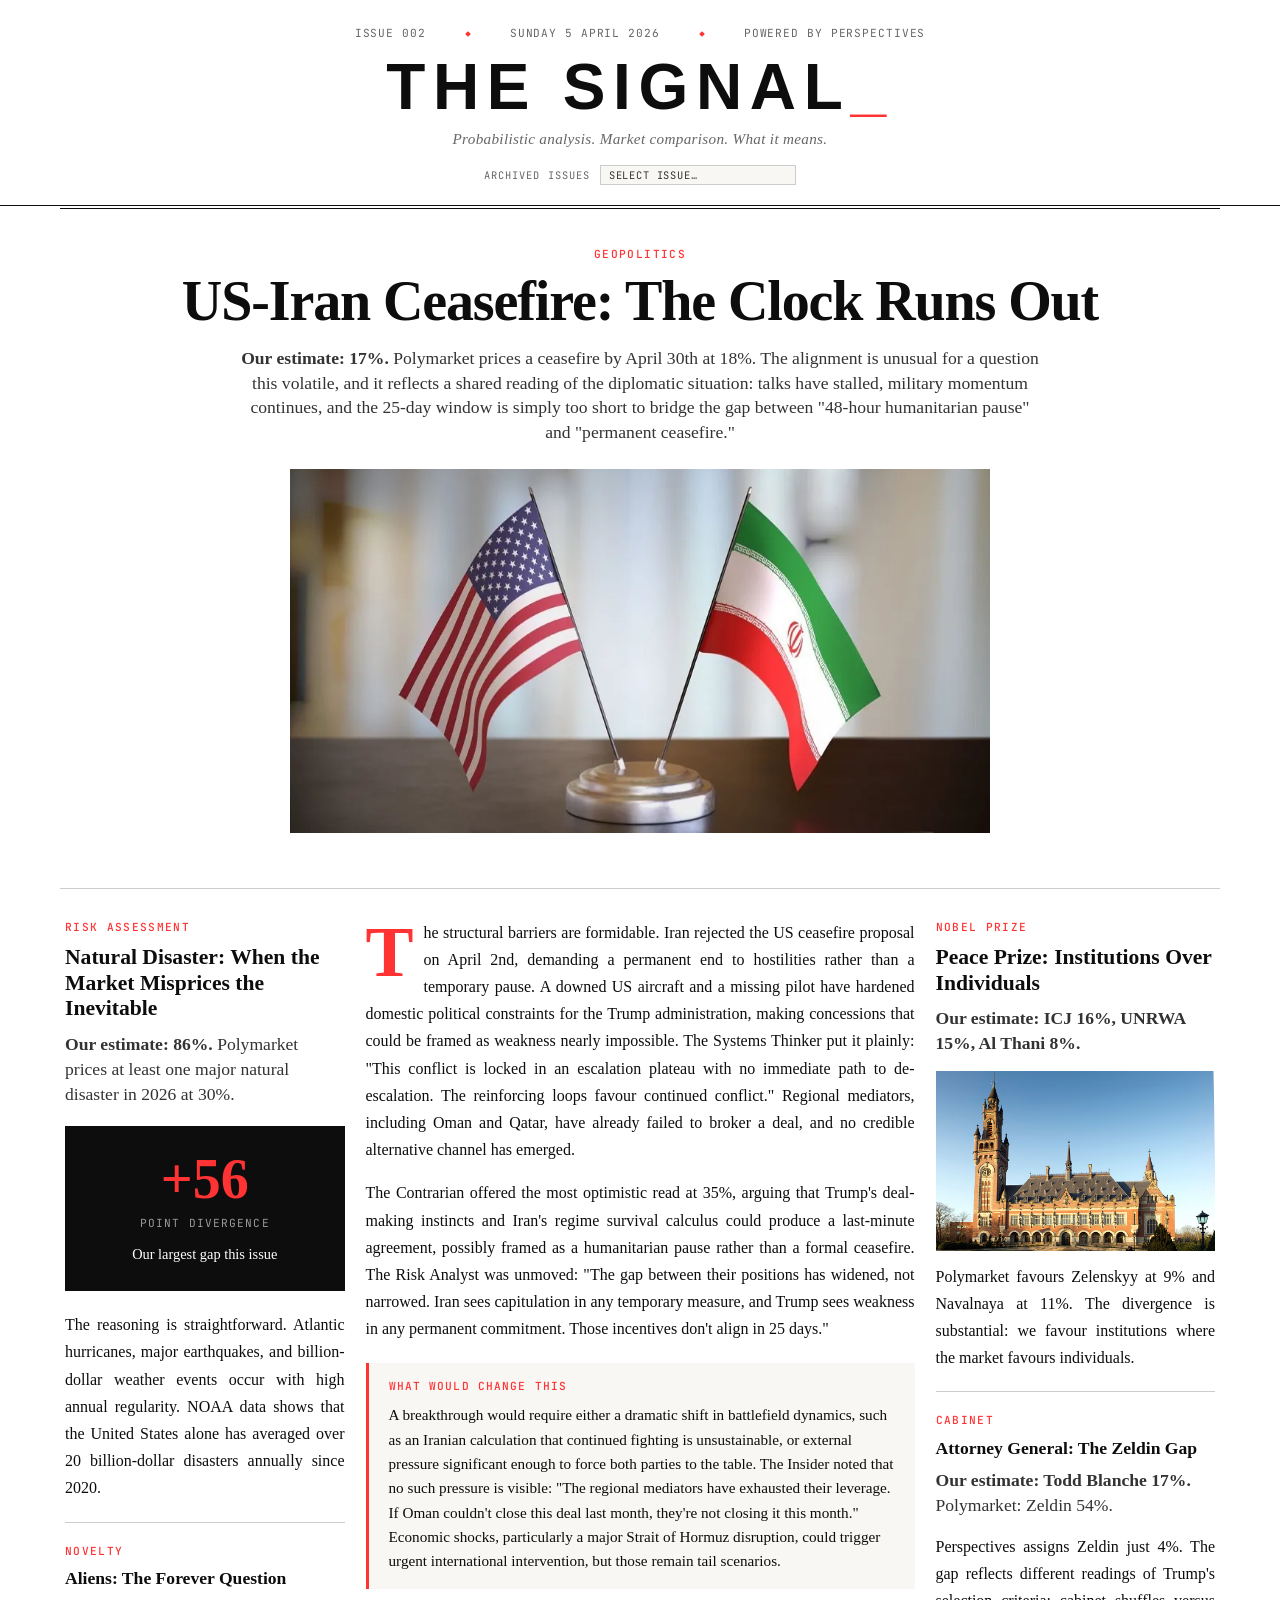
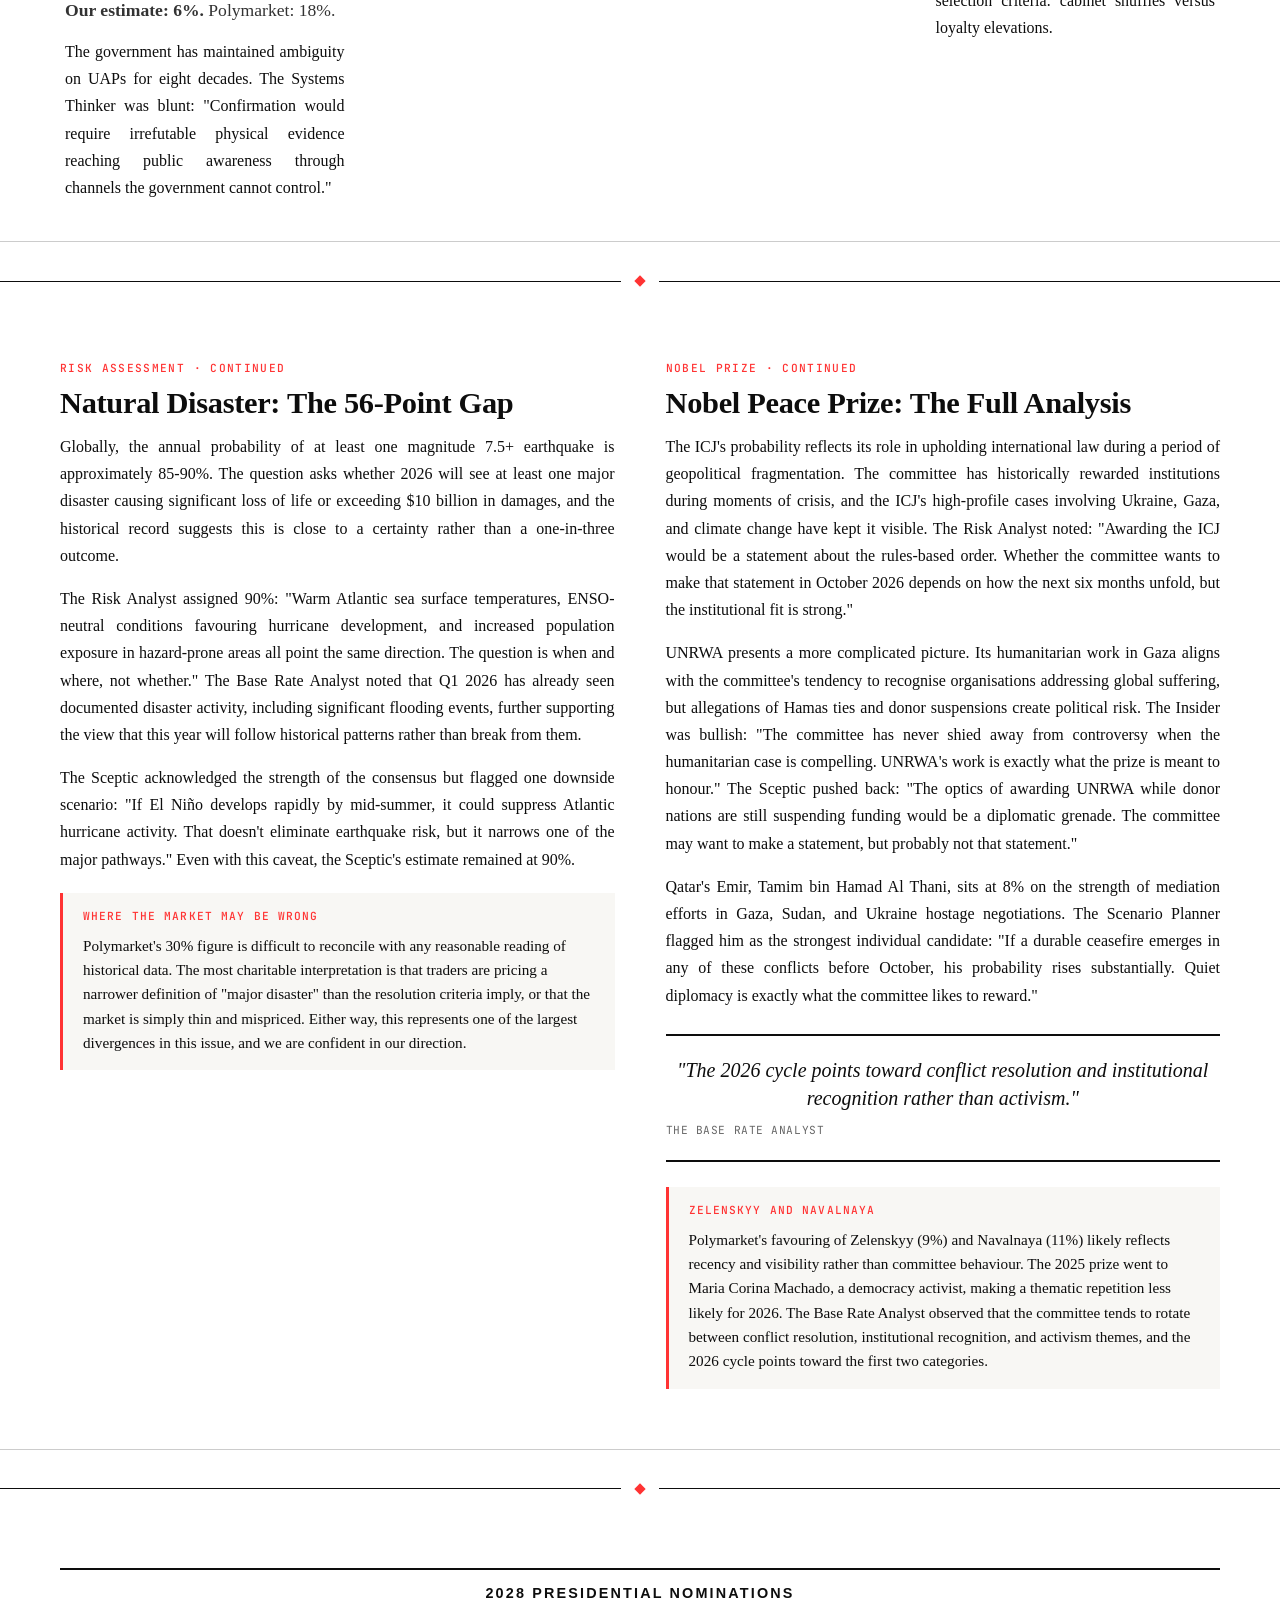
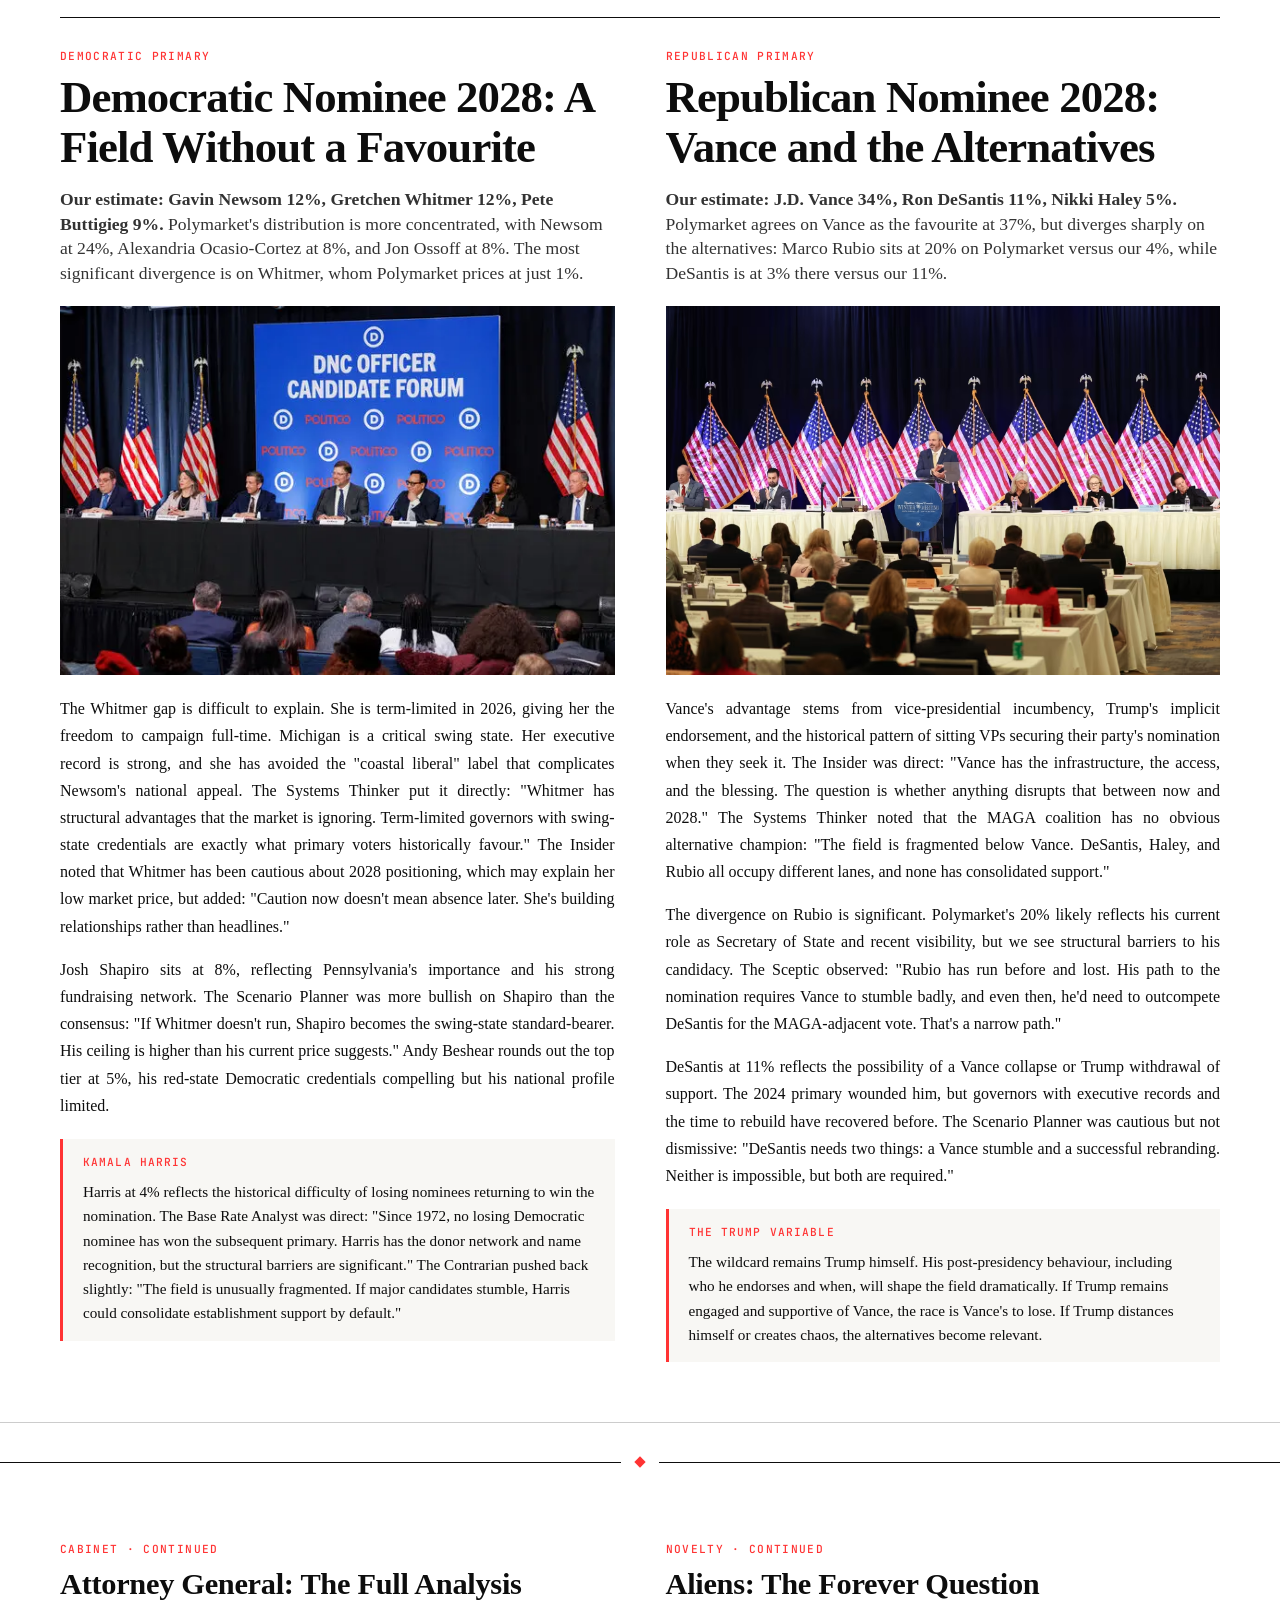
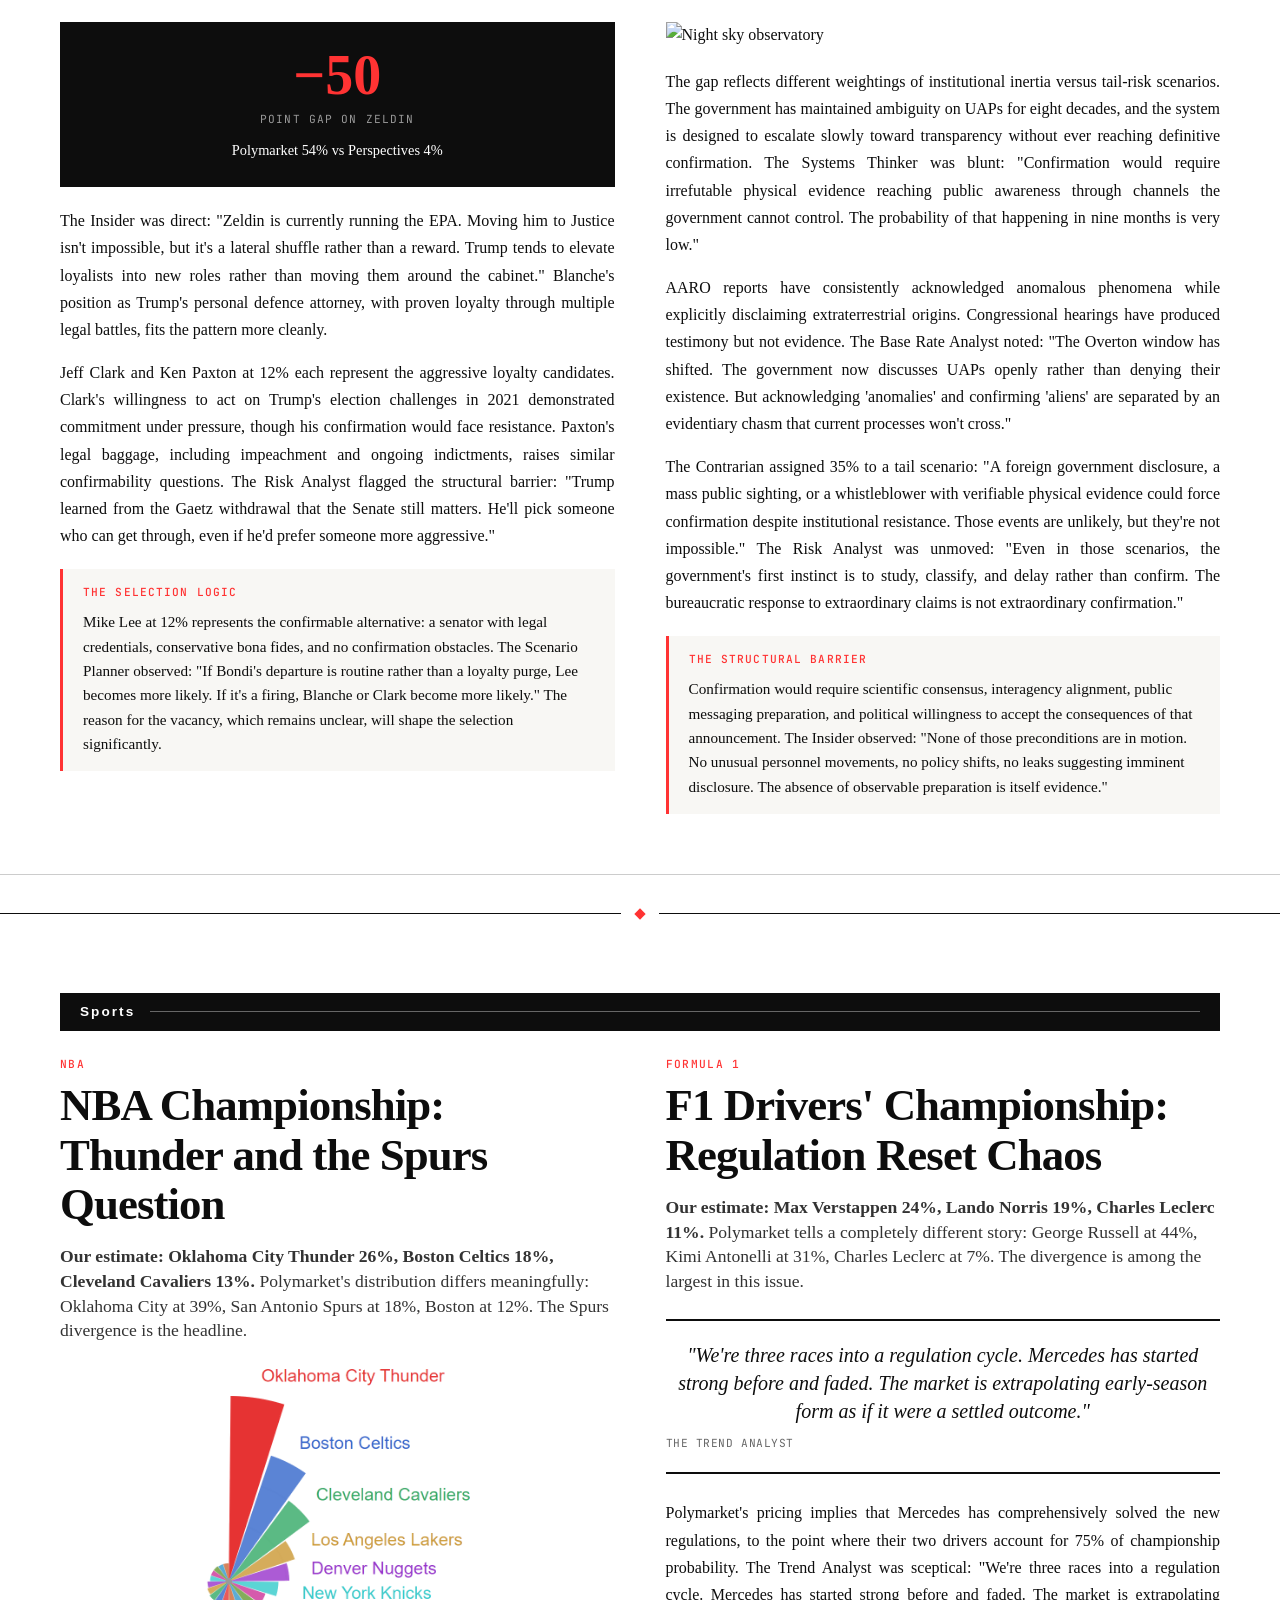
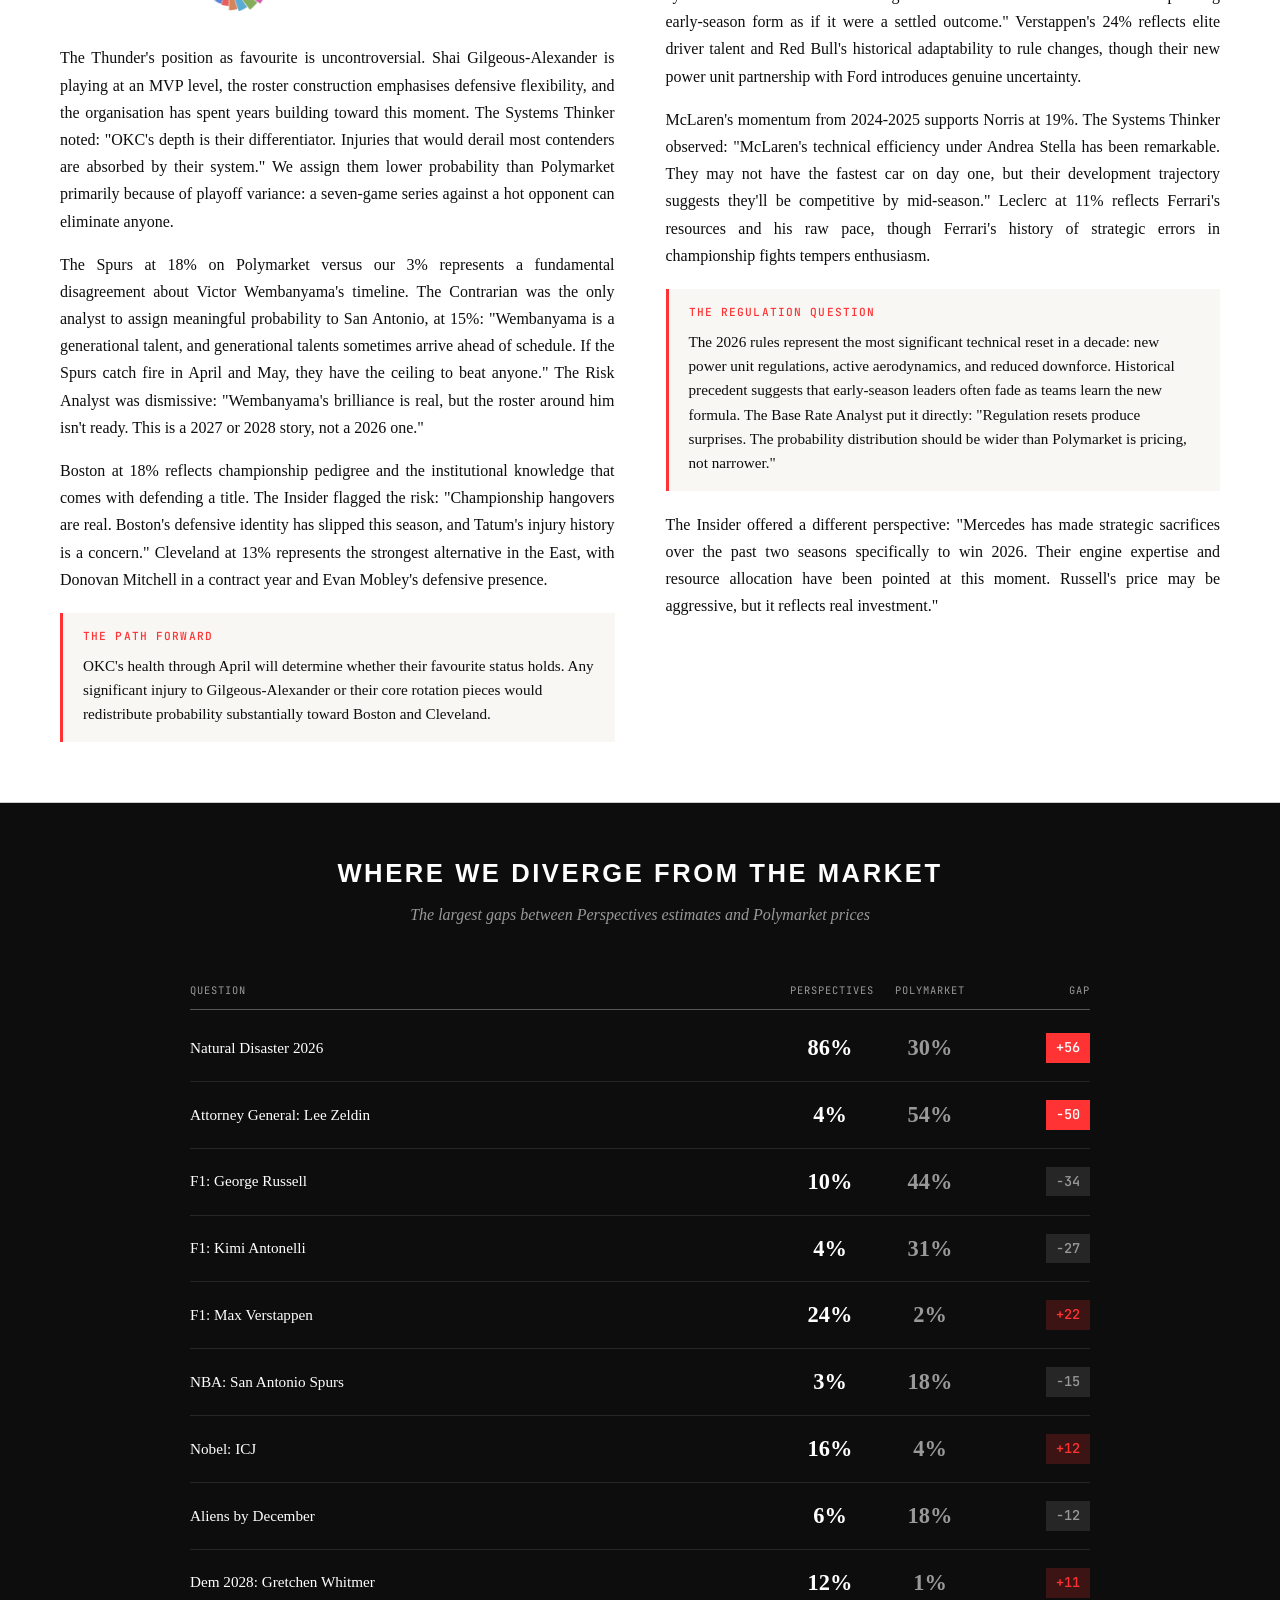
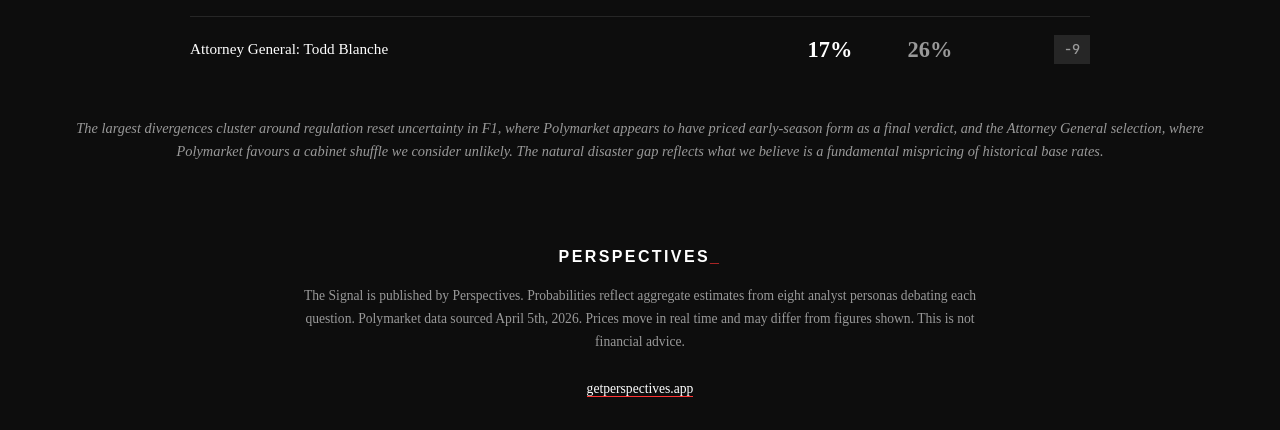
==== commit 30c76146: "Added Issue 2" ====
--- a/index.html
+++ b/index.html
@@ -3,1835 +3,8 @@
     <head>
         <meta charset="UTF-8" />
         <meta name="viewport" content="width=device-width, initial-scale=1.0" />
-        <title>The Signal · Issue 001</title>
-        <link rel="preconnect" href="https://fonts.googleapis.com" />
-        <link rel="preconnect" href="https://fonts.gstatic.com" crossorigin />
-        <link
-            href="https://fonts.googleapis.com/css2?family=Syncopate:wght@400;700&family=Playfair+Display:ital,wght@0,400;0,500;0,600;0,700;0,800;1,400;1,500&family=Source+Serif+4:ital,opsz,wght@0,8..60,400;0,8..60,500;0,8..60,600;1,8..60,400;1,8..60,500&family=JetBrains+Mono:wght@400;500&display=swap"
-            rel="stylesheet"
-        />
-        <style>
-            :root {
-                --black: #0d0d0d;
-                --white: #ffffff;
-                --paper: #f8f7f4;
-                --paper-dark: #f0eeea;
-                --red: rgb(255, 51, 51);
-                --gray-dark: #333;
-                --gray-mid: #666;
-                --gray-light: #999;
-                --rule: #0d0d0d;
-                --rule-light: #ccc;
-            }
-
-            * {
-                margin: 0;
-                padding: 0;
-                box-sizing: border-box;
-            }
-
-            html {
-                font-size: 16px;
-                scroll-behavior: smooth;
-            }
-
-            body {
-                font-family: "Source Serif 4", Georgia, serif;
-                background: var(--paper);
-                color: var(--black);
-                line-height: 1.6;
-                -webkit-font-smoothing: antialiased;
-            }
-
-            /* ========================================
-           NEWSPAPER CONTAINER
-           ======================================== */
-
-            .newspaper {
-                max-width: 1400px;
-                margin: 0 auto;
-                background: var(--white);
-                box-shadow: 0 0 60px rgba(0, 0, 0, 0.08);
-            }
-
-            .page {
-                padding: 40px 60px;
-                border-bottom: 1px solid var(--rule-light);
-            }
-
-            .page:last-child {
-                border-bottom: none;
-            }
-
-            /* ========================================
-           MASTHEAD
-           ======================================== */
-
-            .masthead {
-                text-align: center;
-                padding: 30px 60px 25px;
-                border-bottom: 3px solid var(--black);
-            }
-
-            .masthead-top {
-                display: flex;
-                justify-content: space-between;
-                align-items: center;
-                font-family: "JetBrains Mono", monospace;
-                font-size: 0.7rem;
-                letter-spacing: 0.05em;
-                color: var(--gray-mid);
-                margin-bottom: 15px;
-                text-transform: uppercase;
-            }
-
-            .masthead-logo {
-                font-family: "Syncopate", sans-serif;
-                font-weight: 700;
-                font-size: 3.5rem;
-                letter-spacing: 0.15em;
-                color: var(--black);
-                line-height: 1;
-            }
-
-            .masthead-logo .underscore {
-                color: var(--red);
-            }
-
-            .masthead-tagline {
-                font-family: "Source Serif 4", serif;
-                font-style: italic;
-                font-size: 1rem;
-                color: var(--gray-mid);
-                margin-top: 10px;
-                letter-spacing: 0.02em;
-            }
-
-            .masthead-rule {
-                display: flex;
-                align-items: center;
-                gap: 20px;
-                margin-top: 20px;
-            }
-
-            .masthead-rule::before,
-            .masthead-rule::after {
-                content: "";
-                flex: 1;
-                height: 1px;
-                background: var(--rule-light);
-            }
-
-            .masthead-rule span {
-                font-family: "JetBrains Mono", monospace;
-                font-size: 0.65rem;
-                letter-spacing: 0.1em;
-                text-transform: uppercase;
-                color: var(--gray-light);
-            }
-
-            /* ========================================
-           TYPOGRAPHY
-           ======================================== */
-
-            .headline-hero {
-                font-family: "Playfair Display", serif;
-                font-size: 3.2rem;
-                font-weight: 700;
-                line-height: 1.1;
-                letter-spacing: -0.02em;
-                margin-bottom: 15px;
-            }
-
-            .headline-major {
-                font-family: "Playfair Display", serif;
-                font-size: 2rem;
-                font-weight: 700;
-                line-height: 1.15;
-                letter-spacing: -0.01em;
-                margin-bottom: 12px;
-            }
-
-            .headline-minor {
-                font-family: "Playfair Display", serif;
-                font-size: 1.4rem;
-                font-weight: 600;
-                line-height: 1.2;
-                margin-bottom: 10px;
-            }
-
-            .headline-small {
-                font-family: "Playfair Display", serif;
-                font-size: 1.15rem;
-                font-weight: 600;
-                line-height: 1.25;
-                margin-bottom: 8px;
-            }
-
-            .subhead {
-                font-family: "Source Serif 4", serif;
-                font-size: 1.1rem;
-                font-weight: 500;
-                color: var(--gray-dark);
-                line-height: 1.4;
-                margin-bottom: 15px;
-            }
-
-            .body-text {
-                font-size: 1rem;
-                line-height: 1.7;
-                text-align: justify;
-                hyphens: auto;
-            }
-
-            .body-text p {
-                margin-bottom: 1em;
-            }
-
-            .body-text p:last-child {
-                margin-bottom: 0;
-            }
-
-            .estimate {
-                font-weight: 600;
-            }
-
-            .section-label {
-                font-family: "JetBrains Mono", monospace;
-                font-size: 0.7rem;
-                font-weight: 500;
-                letter-spacing: 0.12em;
-                text-transform: uppercase;
-                color: var(--red);
-                margin-bottom: 8px;
-            }
-
-            .drop-cap {
-                float: left;
-                font-family: "Playfair Display", serif;
-                font-size: 4.5rem;
-                font-weight: 700;
-                line-height: 0.8;
-                padding-right: 10px;
-                padding-top: 5px;
-                color: var(--black);
-            }
-
-            .drop-cap-red {
-                color: var(--red);
-            }
-
-            /* ========================================
-           FRONT PAGE LAYOUT
-           ======================================== */
-
-            .front-page {
-                display: grid;
-                grid-template-columns: 2fr 1px 1.2fr;
-                gap: 0;
-            }
-
-            .column-rule {
-                background: var(--rule-light);
-                margin: 0 25px;
-            }
-
-            .lead-story {
-                padding-right: 25px;
-            }
-
-            .sidebar-stories {
-                padding-left: 25px;
-            }
-
-            .sidebar-story {
-                padding-bottom: 25px;
-                margin-bottom: 25px;
-                border-bottom: 1px solid var(--rule-light);
-            }
-
-            .sidebar-story:last-child {
-                border-bottom: none;
-                margin-bottom: 0;
-                padding-bottom: 0;
-            }
-
-            /* ========================================
-           IMAGE PLACEHOLDERS
-           ======================================== */
-
-            .image-placeholder {
-                background: var(--paper-dark);
-                border: 1px dashed var(--rule-light);
-                display: flex;
-                align-items: center;
-                justify-content: center;
-                color: var(--gray-light);
-                font-family: "JetBrains Mono", monospace;
-                font-size: 0.75rem;
-                text-align: center;
-                padding: 20px;
-                margin: 20px 0;
-            }
-
-            .image-placeholder.hero {
-                height: 280px;
-                margin: 25px 0;
-            }
-
-            .image-placeholder.sidebar {
-                height: 160px;
-                margin: 15px 0;
-            }
-
-            .image-placeholder.inline {
-                height: 200px;
-            }
-
-            .image-placeholder.chart {
-                height: 240px;
-                background: var(--white);
-                border: 1px solid var(--rule-light);
-            }
-
-            /* ========================================
-           SECONDARY SECTIONS
-           ======================================== */
-
-            .two-column {
-                display: grid;
-                grid-template-columns: 1fr 1px 1fr;
-                gap: 0;
-            }
-
-            .three-column {
-                display: grid;
-                grid-template-columns: 1fr 1px 1fr 1px 1fr;
-                gap: 0;
-            }
-
-            .col {
-                padding: 0 25px;
-            }
-
-            .col:first-child {
-                padding-left: 0;
-            }
-
-            .col:last-child {
-                padding-right: 0;
-            }
-
-            .section-break {
-                display: flex;
-                align-items: center;
-                gap: 15px;
-                margin: 35px 0;
-            }
-
-            .section-break::before,
-            .section-break::after {
-                content: "";
-                flex: 1;
-                height: 1px;
-                background: var(--black);
-            }
-
-            .section-break .diamond {
-                width: 8px;
-                height: 8px;
-                background: var(--red);
-                transform: rotate(45deg);
-            }
-
-            /* ========================================
-           CALLOUT BOXES
-           ======================================== */
-
-            .what-to-watch {
-                background: var(--paper);
-                border-left: 3px solid var(--red);
-                padding: 15px 20px;
-                margin: 20px 0;
-            }
-
-            .what-to-watch-title {
-                font-family: "JetBrains Mono", monospace;
-                font-size: 0.7rem;
-                font-weight: 500;
-                letter-spacing: 0.1em;
-                text-transform: uppercase;
-                color: var(--red);
-                margin-bottom: 8px;
-            }
-
-            .what-to-watch p {
-                font-size: 0.95rem;
-                line-height: 1.6;
-                margin: 0;
-            }
-
-            .pull-quote {
-                border-top: 2px solid var(--black);
-                border-bottom: 2px solid var(--black);
-                padding: 20px 0;
-                margin: 25px 0;
-            }
-
-            .pull-quote p {
-                font-family: "Playfair Display", serif;
-                font-size: 1.3rem;
-                font-style: italic;
-                line-height: 1.4;
-                text-align: center;
-            }
-
-            .pull-quote .attribution {
-                font-family: "JetBrains Mono", monospace;
-                font-size: 0.7rem;
-                font-style: normal;
-                letter-spacing: 0.05em;
-                text-transform: uppercase;
-                color: var(--gray-mid);
-                margin-top: 10px;
-                display: block;
-            }
-
-            /* ========================================
-           DIVERGENCE INFOGRAPHIC
-           ======================================== */
-
-            .divergence-section {
-                background: var(--black);
-                color: var(--white);
-                padding: 50px 60px;
-            }
-
-            .divergence-title {
-                font-family: "Syncopate", sans-serif;
-                font-weight: 700;
-                font-size: 1.8rem;
-                letter-spacing: 0.1em;
-                text-align: center;
-                margin-bottom: 10px;
-            }
-
-            .divergence-subtitle {
-                font-family: "Source Serif 4", serif;
-                font-style: italic;
-                font-size: 1rem;
-                text-align: center;
-                color: var(--gray-light);
-                margin-bottom: 40px;
-            }
-
-            .divergence-grid {
-                display: grid;
-                grid-template-columns: repeat(3, 1fr);
-                gap: 25px;
-            }
-
-            .divergence-card {
-                background: rgba(255, 255, 255, 0.05);
-                border: 1px solid rgba(255, 255, 255, 0.1);
-                padding: 20px;
-            }
-
-            .divergence-card.highlight {
-                border-color: var(--red);
-                background: rgba(255, 51, 51, 0.08);
-            }
-
-            .divergence-question {
-                font-family: "Source Serif 4", serif;
-                font-size: 0.9rem;
-                font-weight: 500;
-                margin-bottom: 15px;
-                line-height: 1.3;
-            }
-
-            .divergence-numbers {
-                display: flex;
-                justify-content: space-between;
-                align-items: flex-end;
-                margin-bottom: 10px;
-            }
-
-            .divergence-estimate {
-                text-align: left;
-            }
-
-            .divergence-market {
-                text-align: right;
-            }
-
-            .divergence-label {
-                font-family: "JetBrains Mono", monospace;
-                font-size: 0.6rem;
-                letter-spacing: 0.08em;
-                text-transform: uppercase;
-                color: var(--gray-light);
-                margin-bottom: 3px;
-            }
-
-            .divergence-value {
-                font-family: "Playfair Display", serif;
-                font-size: 1.8rem;
-                font-weight: 700;
-            }
-
-            .divergence-value.perspectives {
-                color: var(--white);
-            }
-
-            .divergence-value.polymarket {
-                color: var(--gray-light);
-            }
-
-            .divergence-gap-bar {
-                height: 4px;
-                background: rgba(255, 255, 255, 0.15);
-                position: relative;
-                margin-bottom: 8px;
-            }
-
-            .gap-fill {
-                position: absolute;
-                height: 100%;
-                background: var(--red);
-            }
-
-            .gap-tick {
-                position: absolute;
-                width: 1px;
-                height: 10px;
-                top: -3px;
-            }
-
-            .gap-tick-p {
-                background: var(--red);
-            }
-
-            .gap-tick-pm {
-                background: rgba(255, 255, 255, 0.6);
-            }
-
-            .divergence-gap {
-                font-family: "JetBrains Mono", monospace;
-                font-size: 0.75rem;
-                color: var(--red);
-            }
-
-            .divergence-gap.negative {
-                color: var(--gray-light);
-            }
-
-            /* ========================================
-           FOOTER
-           ======================================== */
-
-            .footer {
-                background: var(--black);
-                color: var(--white);
-                padding: 30px 60px;
-                text-align: center;
-            }
-
-            .footer-logo {
-                font-family: "Syncopate", sans-serif;
-                font-weight: 700;
-                font-size: 1rem;
-                letter-spacing: 0.15em;
-                margin-bottom: 15px;
-            }
-
-            .footer-logo .underscore {
-                color: var(--red);
-            }
-
-            .footer-text {
-                font-size: 0.85rem;
-                color: var(--gray-light);
-                line-height: 1.7;
-                max-width: 700px;
-                margin: 0 auto;
-            }
-
-            .footer-text a {
-                color: var(--white);
-                text-decoration: none;
-                border-bottom: 1px solid var(--red);
-            }
-
-            /* ========================================
-           RESPONSIVE
-           ======================================== */
-
-            @media (max-width: 1100px) {
-                .three-column {
-                    grid-template-columns: 1fr 1px 1fr;
-                }
-
-                .three-column .col:nth-child(5) {
-                    grid-column: 1 / -1;
-                    padding: 25px 0 0 0;
-                    margin-top: 25px;
-                    border-top: 1px solid var(--rule-light);
-                }
-
-                .three-column .column-rule:nth-child(4) {
-                    display: none;
-                }
-
-                .divergence-grid {
-                    grid-template-columns: repeat(2, 1fr);
-                }
-            }
-
-            @media (max-width: 900px) {
-                .page {
-                    padding: 30px 40px;
-                }
-
-                .masthead {
-                    padding: 25px 40px 20px;
-                }
-
-                .masthead-logo {
-                    font-size: 2.5rem;
-                }
-
-                .front-page {
-                    grid-template-columns: 1fr;
-                }
-
-                .column-rule {
-                    display: none;
-                }
-
-                .lead-story {
-                    padding-right: 0;
-                    padding-bottom: 30px;
-                    margin-bottom: 30px;
-                    border-bottom: 1px solid var(--rule-light);
-                }
-
-                .sidebar-stories {
-                    padding-left: 0;
-                }
-
-                .two-column,
-                .three-column {
-                    grid-template-columns: 1fr;
-                }
-
-                .two-column .column-rule,
-                .three-column .column-rule {
-                    display: none;
-                }
-
-                .col {
-                    padding: 0;
-                    padding-bottom: 25px;
-                    margin-bottom: 25px;
-                    border-bottom: 1px solid var(--rule-light);
-                }
-
-                .col:last-child {
-                    border-bottom: none;
-                    margin-bottom: 0;
-                    padding-bottom: 0;
-                }
-
-                .headline-hero {
-                    font-size: 2.2rem;
-                }
-
-                .headline-major {
-                    font-size: 1.6rem;
-                }
-
-                .divergence-section {
-                    padding: 40px;
-                }
-
-                .divergence-grid {
-                    grid-template-columns: 1fr;
-                }
-            }
-
-            @media (max-width: 600px) {
-                .page {
-                    padding: 25px 20px;
-                }
-
-                .masthead {
-                    padding: 20px;
-                }
-
-                .masthead-top {
-                    flex-direction: column;
-                    gap: 5px;
-                }
-
-                .masthead-logo {
-                    font-size: 1.8rem;
-                }
-
-                .headline-hero {
-                    font-size: 1.8rem;
-                }
-
-                .headline-major {
-                    font-size: 1.4rem;
-                }
-
-                .drop-cap {
-                    font-size: 3.5rem;
-                }
-
-                .divergence-section {
-                    padding: 30px 20px;
-                }
-
-                .footer {
-                    padding: 25px 20px;
-                }
-            }
-        </style>
+        <meta http-equiv="refresh" content="0; url=./issue-2/" />
+        <title>The Signal</title>
     </head>
-    <body>
-        <div class="newspaper">
-            <!-- MASTHEAD -->
-            <header class="masthead">
-                <div class="masthead-top">
-                    <span>Issue 001</span>
-                    <span>Thursday 2 April 2026</span>
-                </div>
-                <div class="masthead-logo">
-                    THE SIGNAL<span class="underscore">_</span>
-                </div>
-                <div class="masthead-tagline">
-                    Probabilistic analysis. Market comparison. What it means.
-                </div>
-                <div class="masthead-rule">
-                    <span>Powered by Perspectives</span>
-                </div>
-            </header>
-
-            <!-- FRONT PAGE -->
-            <section class="page">
-                <div class="front-page">
-                    <!-- LEAD STORY -->
-                    <article class="lead-story">
-                        <div class="section-label">US Politics</div>
-                        <h1 class="headline-hero">
-                            US Midterms: Democrats on Course for Historic Sweep
-                        </h1>
-                        <p class="subhead">
-                            <strong
-                                >Our estimate: Democrats 60% to win both
-                                chambers.</strong
-                            >
-                            Polymarket prices a Democratic sweep at 51%, with
-                            the House at 86% and Senate at 52%. The gap reflects
-                            a structural view that the Senate map is more
-                            favourable than traders are pricing.
-                        </p>
-
-                        <img
-                            src="us-capitol.png"
-                            alt="US Capitol building"
-                            style="
-                                width: 100%;
-                                height: 280px;
-                                object-fit: cover;
-                                display: block;
-                                margin: 25px 0;
-                            "
-                        />
-
-                        <div class="body-text">
-                            <p>
-                                <span class="drop-cap drop-cap-red">T</span>he
-                                historical pattern is stark: the president's
-                                party has lost an average of 28 House seats
-                                since 1934. With Republicans holding a
-                                razor-thin majority, a Democratic flip
-                                represents the expected outcome rather than an
-                                upset. What makes the current situation more
-                                interesting is the special election performance
-                                over the past 14 months, where Democrats have
-                                flipped 30 seats, including one in Trump's own
-                                Florida district. Results like that carry real
-                                predictive weight.
-                            </p>
-
-                            <p>
-                                The Insider notes that key Republican
-                                incumbents, including Georgia's Brian Kemp, have
-                                declined to run: "When your own people are
-                                running away from a fight seven months out, that
-                                tells you something about what the internal
-                                polling looks like." The Contrarian, as usual,
-                                pushed back, pointing to redistricting
-                                advantages in Texas and the RNC's $100 million
-                                war chest as underweighted factors, but even
-                                their estimate only reaches 41% for Republicans.
-                            </p>
-
-                            <p>
-                                The Risk Analyst flagged one scenario worth
-                                watching: a sharp economic recovery or
-                                successful resolution of the Iran conflict could
-                                rally support around the administration and
-                                narrow the gap. Trump's approval ratings sit in
-                                the high 30s to low 40s, however, and recent
-                                foreign policy crises have done nothing to
-                                improve them.
-                            </p>
-                        </div>
-
-                        <div class="what-to-watch">
-                            <div class="what-to-watch-title">What to Watch</div>
-                            <p>
-                                The generic ballot lead currently sits at D+5 to
-                                D+6. If that narrows below D+1 by September,
-                                reassess. If Republican recruitment failures
-                                continue, particularly in competitive Senate
-                                races like Georgia and North Carolina, the
-                                probability shifts further toward Democratic
-                                control.
-                            </p>
-                        </div>
-                    </article>
-
-                    <div class="column-rule"></div>
-
-                    <!-- SIDEBAR STORIES -->
-                    <aside class="sidebar-stories">
-                        <article class="sidebar-story">
-                            <div class="section-label">Canada</div>
-                            <h2 class="headline-minor">
-                                Alberta Independence: The Petition Crossed
-                            </h2>
-                            <p class="subhead">
-                                <strong
-                                    >Our estimate: 45% chance a referendum is
-                                    scheduled before 2027.</strong
-                                >
-                                Polymarket agrees, pricing this at 44%.
-                            </p>
-
-                            <div class="body-text">
-                                <p>
-                                    The petition crossed. That fact changed
-                                    everything in the past fortnight. Alberta's
-                                    citizen initiative petition gathered 293,976
-                                    signatures, forcing the legislature to
-                                    consider a referendum question. Premier
-                                    Danielle Smith has maintained her
-                                    characteristic ambiguity, facilitating the
-                                    process without endorsing secession
-                                    directly. The Scenario Planner put it this
-                                    way: "She's built a runway she can either
-                                    take off from or park at. The question is
-                                    whether the momentum forces her hand."
-                                </p>
-                            </div>
-                        </article>
-
-                        <article class="sidebar-story">
-                            <div class="section-label">Technology</div>
-                            <h2 class="headline-minor">
-                                Claude 5: Anthropic's Release Timeline
-                            </h2>
-                            <p class="subhead">
-                                <strong
-                                    >Our estimate: 56% chance Claude 5 releases
-                                    by April 30th.</strong
-                                >
-                                Polymarket prices this at 30%. The 26-point gap
-                                is substantial.
-                            </p>
-
-                            <img
-                                src="anthropic-logo.png"
-                                alt="Anthropic"
-                                style="
-                                    width: 100%;
-                                    height: 160px;
-                                    object-fit: contain;
-                                    display: block;
-                                    margin: 15px 0;
-                                    background: var(--paper-dark);
-                                "
-                            />
-
-                            <div class="body-text">
-                                <p>
-                                    Multiple sources called "Claude Sonnet 5"
-                                    imminent in February. Those rumours failed
-                                    to materialise; instead, Anthropic shipped
-                                    Claude 4.6 variants. The question is whether
-                                    the missed deadline indicates a longer delay
-                                    or a slip of weeks.
-                                </p>
-                            </div>
-                        </article>
-
-                        <article class="sidebar-story">
-                            <div class="section-label">Technology</div>
-                            <h2 class="headline-small">
-                                Claude Mythos: The Agentic Model
-                            </h2>
-                            <p class="subhead">
-                                <strong
-                                    >Our estimate: 32% chance Mythos releases by
-                                    April 30th.</strong
-                                >
-                                Polymarket sits higher at 44%.
-                            </p>
-                            <div class="body-text">
-                                <p>
-                                    Mythos is Anthropic's forthcoming "agentic"
-                                    tier, described in leaked reports as having
-                                    a "step change in cyber capabilities." The
-                                    May 6th "Code with Claude" event looms as
-                                    the natural venue.
-                                </p>
-                            </div>
-                        </article>
-                    </aside>
-                </div>
-            </section>
-
-            <div class="section-break"><div class="diamond"></div></div>
-
-            <!-- SECOND PAGE: ALBERTA + AI CONTINUED -->
-            <section class="page">
-                <div class="two-column">
-                    <article class="col">
-                        <div class="section-label">Canada · Continued</div>
-                        <h2 class="headline-major">
-                            Alberta Independence: The Petition Crossed
-                        </h2>
-
-                        <div class="body-text">
-                            <p>
-                                Quebec adds a correlated risk. The Parti
-                                Québécois leads polls ahead of the October 2026
-                                provincial election, though sovereignty
-                                sentiment in Quebec is at historic lows. The
-                                Base Rate Analyst dismissed a pre-2027 Quebec
-                                referendum as improbable, assigning it roughly
-                                5-10%, but acknowledged that a PQ victory would
-                                change the calculations for Alberta's political
-                                timing.
-                            </p>
-
-                            <p>
-                                The Insider sees Smith stalling: "She has no
-                                incentive to lose a referendum. Her leverage
-                                comes from keeping the threat alive rather than
-                                resolving it. The petition creates an
-                                obligation, but an obligation can be
-                                slow-walked." The Contrarian pushed back,
-                                arguing that the petition's success, combined
-                                with the Trump administration's meetings with
-                                Alberta separatists, has generated momentum that
-                                may prove difficult to redirect.
-                            </p>
-                        </div>
-
-                        <div class="what-to-watch">
-                            <div class="what-to-watch-title">
-                                Where We Diverge
-                            </div>
-                            <p>
-                                We don't, meaningfully. This is one of the few
-                                cases where Perspectives and Polymarket have
-                                converged on a similar probability. What would
-                                change it: if Smith explicitly endorses a
-                                referendum date, probabilities jump 15-20
-                                points. If she explicitly rules it out, they
-                                fall similarly. The current estimate assumes
-                                continued ambiguity.
-                            </p>
-                        </div>
-                    </article>
-
-                    <div class="column-rule"></div>
-
-                    <article class="col">
-                        <div class="section-label">Technology · Continued</div>
-                        <h2 class="headline-major">
-                            Claude 5: The Full Analysis
-                        </h2>
-
-                        <div class="body-text">
-                            <p>
-                                The Insider leans toward a shorter delay: "The
-                                model exists. The question is when they're ready
-                                to announce. The $380 billion valuation from
-                                February demands a 'generational leap'
-                                narrative, and incremental 4.x updates don't
-                                deliver that."
-                            </p>
-
-                            <p>
-                                The Systems Thinker noted that Anthropic's
-                                release cadence has accelerated dramatically
-                                over the past 18 months, from 6-14 months
-                                between major versions to something closer to
-                                continuous iteration. At the same time, the
-                                company has historically exhausted a version
-                                line before jumping, and 4.6 left room for 4.7.
-                            </p>
-
-                            <p>
-                                The Base Rate Analyst was the most sceptical,
-                                assigning just 15% probability: "Past
-                                performance predicts future behaviour. The
-                                February rumours were wrong. There's no
-                                announced event. The version numbering suggests
-                                more 4.x runway." The Insider pushed back:
-                                "Google Cloud Next is April 22nd. That's your
-                                announcement window."
-                            </p>
-                        </div>
-
-                        <div class="what-to-watch">
-                            <div class="what-to-watch-title">
-                                What Would Change This
-                            </div>
-                            <p>
-                                A scheduled launch event or developer conference
-                                announcement would dramatically increase
-                                confidence. Conversely, if Anthropic announces
-                                another 4.x variant in early April, the Claude 5
-                                timeline extends to Q3.
-                            </p>
-                        </div>
-                    </article>
-                </div>
-            </section>
-
-            <div class="section-break"><div class="diamond"></div></div>
-
-            <!-- THIRD PAGE: MYTHOS + MELONI -->
-            <section class="page">
-                <div class="two-column">
-                    <article class="col">
-                        <div class="section-label">Technology · Continued</div>
-                        <h2 class="headline-major">
-                            Claude Mythos: The Agentic Model
-                        </h2>
-
-                        <div class="body-text">
-                            <p>
-                                We're more sceptical than the market because of
-                                the May 6th "Code with Claude" event.
-                            </p>
-
-                            <p>
-                                Mythos is Anthropic's forthcoming "agentic"
-                                tier, described in leaked reports as having a
-                                "step change in cyber capabilities." Early
-                                access testing began in late March, per Fortune,
-                                but that's a tight window for a public release.
-                                The Contrarian assigned just 25% probability,
-                                arguing that "Anthropic's safety-first brand
-                                makes rushing a model described as potentially
-                                'too dangerous to release' strategically
-                                incoherent. The May event exists for a reason."
-                            </p>
-
-                            <p>
-                                The Scenario Planner was the outlier at 69%,
-                                citing competitive pressure from OpenAI and
-                                Google as forcing functions that could
-                                accelerate the timeline. The Risk Analyst split
-                                the difference: "Safety reviews take the time
-                                they take. But if they've been running since
-                                March, April 30th becomes difficult rather than
-                                impossible."
-                            </p>
-
-                            <p>
-                                The disagreement hinges on what "release" means.
-                                If the question covers expanded early access
-                                rather than general availability, probabilities
-                                shift upward. If it requires a full public
-                                launch, the May 6th event becomes the natural
-                                venue, and April becomes a near-miss.
-                            </p>
-                        </div>
-                    </article>
-
-                    <div class="column-rule"></div>
-
-                    <article class="col">
-                        <div class="section-label">European Politics</div>
-                        <h2 class="headline-major">
-                            Italy: Meloni's Fragile Durability
-                        </h2>
-
-                        <img
-                            src="Italian Parliament.png"
-                            alt="Italian Parliament"
-                            style="
-                                width: 100%;
-                                height: auto;
-                                display: block;
-                                margin: 20px 0;
-                            "
-                        />
-
-                        <div class="body-text">
-                            <p>
-                                <strong
-                                    >Our estimate: 22% chance Meloni is out as
-                                    Prime Minister by June 30th.</strong
-                                >
-                                Polymarket prices this at just 8%. The gap is
-                                meaningful, though the direction favours
-                                continuity either way.
-                            </p>
-
-                            <p>
-                                Meloni's government is already the third-longest
-                                lasting since 1946, which says something about
-                                both her political skill and the chaos of
-                                Italian politics. The March referendum defeat
-                                wounded her, but it didn't collapse the
-                                coalition. The Sceptic noted that "Italian
-                                governments rarely collapse slowly. They
-                                collapse suddenly, or they persist. The question
-                                is whether the referendum defeat, combined with
-                                economic headwinds, creates the spark."
-                            </p>
-
-                            <p>
-                                The Insider is more relaxed: "The opposition is
-                                fragmented. PD and M5S can't form a credible
-                                alternative. Where does the replacement
-                                government come from?" The Risk Analyst pointed
-                                to economic stress as the wildcard, citing
-                                Meloni's own warning that 2026 would be "much
-                                worse" economically. Bond market pressure or a
-                                banking crisis could force a collapse, but those
-                                are tail scenarios.
-                            </p>
-                        </div>
-
-                        <div class="what-to-watch">
-                            <div class="what-to-watch-title">The Signal</div>
-                            <p>
-                                We lean toward no departure, but we're
-                                significantly less confident than Polymarket.
-                                The 14-point gap reflects our view that Italian
-                                political stability is structurally more fragile
-                                than traders are pricing, even when no immediate
-                                trigger is visible.
-                            </p>
-                        </div>
-                    </article>
-                </div>
-            </section>
-
-            <div class="section-break"><div class="diamond"></div></div>
-
-            <!-- FOURTH PAGE: X PLATFORM + KITKAT -->
-            <section class="page">
-                <div class="two-column">
-                    <article class="col">
-                        <div class="section-label">Tech Regulation</div>
-                        <h2 class="headline-major">
-                            X Platform: European Ban Unlikely
-                        </h2>
-
-                        <div class="body-text">
-                            <p>
-                                <strong
-                                    >Our estimate: 16% chance X is banned in any
-                                    European country by December 31st
-                                    2026.</strong
-                                >
-                                Polymarket prices this at 22%. The difference is
-                                modest but directionally interesting.
-                            </p>
-
-                            <p>
-                                The Digital Services Act structures enforcement
-                                as a ladder: fines, compliance orders, and legal
-                                challenges before any suspension. A full ban
-                                sits at the end of that sequence. No EU member
-                                state has ever banned a major social media
-                                platform, and the DSA explicitly prohibits
-                                arbitrary blocking. The Systems Thinker put it
-                                plainly: "The system is designed to escalate
-                                slowly. Bans require extreme provocation and
-                                exhaustion of alternatives."
-                            </p>
-
-                            <p>
-                                X paid the €120 million fine, filed an appeal,
-                                and made marginal compliance adjustments. That's
-                                enough to avoid outright defiance without
-                                conceding the regulatory battle. The Insider
-                                noted that "a ban would trigger a diplomatic
-                                crisis with the Trump administration that
-                                European governments have no appetite for." The
-                                Contrarian pushed the probability higher,
-                                arguing that geopolitical tensions and Musk's
-                                role in U.S. politics could trigger emergency
-                                measures, but acknowledged this was a tail
-                                scenario.
-                            </p>
-                        </div>
-
-                        <div class="what-to-watch">
-                            <div class="what-to-watch-title">
-                                What Would Change This
-                            </div>
-                            <p>
-                                If X refused to pay fines outright or defied
-                                compliance orders, escalation becomes more
-                                likely. A major disinformation event directly
-                                tied to X could invoke emergency powers under
-                                DSA Article 31. Neither seems imminent.
-                            </p>
-                        </div>
-                    </article>
-
-                    <div class="column-rule"></div>
-
-                    <article class="col">
-                        <div class="section-label">Novelty</div>
-                        <h2 class="headline-major">
-                            The KitKat Heist: Recovery Looks Unlikely
-                        </h2>
-
-                        <img
-                            src="kitkat-theives.png"
-                            alt="KitKat thieves"
-                            style="
-                                width: 100%;
-                                height: auto;
-                                display: block;
-                                margin: 20px 0;
-                            "
-                        />
-
-                        <div class="body-text">
-                            <p>
-                                <strong
-                                    >Our estimate: 12% chance any stolen KitKats
-                                    are recovered by April 5th.</strong
-                                >
-                                Polymarket sits at 15%. The gap is trivial; both
-                                markets agree this is a long shot.
-                            </p>
-
-                            <p>
-                                The theft was sophisticated: 413,793 KitKat
-                                bars, taken via impersonation of law
-                                enforcement, with no truck or cargo found six
-                                days later. The critical 48-72 hour recovery
-                                window passed without progress. The Risk Analyst
-                                noted that "chocolate has no serial numbers, no
-                                traceability once repackaged. The grey market
-                                absorbs this kind of product within days,
-                                especially with Easter demand."
-                            </p>
-
-                            <p>
-                                The Scenario Planner allowed for a 17% chance of
-                                a lucky break, perhaps the truck is found
-                                abandoned, or an informant tips off authorities,
-                                but acknowledged this was optimistic: "The
-                                sophistication of the theft implies pre-arranged
-                                distribution. You don't impersonate police and
-                                steal half a million chocolate bars without
-                                knowing where they're going."
-                            </p>
-
-                            <p>
-                                The Contrarian was the most sceptical at 7%,
-                                arguing that the absence of any updates six days
-                                after the theft suggests the trail has gone cold
-                                entirely. The product is likely already
-                                dispersed across multiple countries.
-                            </p>
-                        </div>
-
-                        <div class="what-to-watch">
-                            <div class="what-to-watch-title">The Signal</div>
-                            <p>
-                                This one's a novelty market. The interesting
-                                aspect is what the market reveals about trader
-                                appetite for whimsical questions rather than the
-                                probability itself. At these odds, the KitKat
-                                recovery market is essentially priced as a
-                                lottery ticket.
-                            </p>
-                        </div>
-                    </article>
-                </div>
-            </section>
-
-            <div class="section-break"><div class="diamond"></div></div>
-
-            <!-- FIFTH PAGE: EUROVISION -->
-            <section class="page">
-                <div class="section-label">Entertainment</div>
-                <h1 class="headline-hero">
-                    Eurovision 2026: France Leads, Finland Overpriced
-                </h1>
-                <p class="subhead">
-                    <strong
-                        >Our estimate: France 14%, Australia 9%, Israel
-                        9%.</strong
-                    >
-                    Polymarket has Finland at 36%, France at 13%, Denmark at
-                    11%. The divergence on Finland is significant.
-                </p>
-
-                <div class="two-column" style="margin-top: 30px">
-                    <div class="col">
-                        <img
-                            src="eurovision-distribution.png"
-                            alt="Eurovision probability distribution"
-                            style="
-                                width: 100%;
-                                height: 240px;
-                                object-fit: contain;
-                                display: block;
-                                margin: 20px 0;
-                                background: var(--white);
-                            "
-                        />
-
-                        <div class="body-text">
-                            <p>
-                                <span class="drop-cap">P</span>olymarket traders
-                                have piled into Finland in a way that
-                                Perspectives doesn't support. The Trend Analyst
-                                was blunt: "Finland has no structural advantage.
-                                They lack jury favouritism, they lack the bloc
-                                voting support, and there's no momentum signal
-                                beyond price movement itself. The betting market
-                                is chasing itself." France, by contrast, holds
-                                19% of jury favourite projections alongside
-                                Australia, with Monroe's "Regarde" delivering in
-                                live performances.
-                            </p>
-
-                            <p>
-                                The complication is Israel. Betting markets
-                                still price them competitively, but the EBU
-                                implemented voting rule changes specifically
-                                addressing alleged interference. The Systems
-                                Thinker noted a potential feedback loop: "If the
-                                rules are perceived as targeting Israel, you get
-                                sympathy voting. But sympathy voting requires
-                                voters to know about obscure EBU governance
-                                decisions, which creates an information
-                                bottleneck." On balance, Perspectives discounts
-                                Israel relative to their market position.
-                            </p>
-                        </div>
-                    </div>
-
-                    <div class="column-rule"></div>
-
-                    <div class="col">
-                        <div class="body-text">
-                            <p>
-                                Sweden looks underpriced at current odds. The
-                                Base Rate Analyst pointed to Melodifestivalen as
-                                "the most sophisticated selection process in
-                                Eurovision" and noted Sweden's remarkable
-                                consistency: they finished 4th last year and are
-                                always in contention.
-                            </p>
-                        </div>
-
-                        <div class="pull-quote">
-                            <p>
-                                "The price movement is traders following traders
-                                rather than analysis following signal."
-                            </p>
-                            <span class="attribution"
-                                >The Contrarian on Finland's odds</span
-                            >
-                        </div>
-
-                        <div class="what-to-watch">
-                            <div class="what-to-watch-title">The Long Tail</div>
-                            <p>
-                                Eurovision's 48-country field means probability
-                                is necessarily dispersed. The Contrarian
-                                assigned Finland 9%, versus Polymarket's 36%,
-                                arguing that "the price movement is traders
-                                following traders rather than analysis following
-                                signal." Austria, as host country, suffers from
-                                the host curse: repeat winners in consecutive
-                                years have happened exactly once in modern
-                                Eurovision history.
-                            </p>
-                        </div>
-                    </div>
-                </div>
-            </section>
-
-            <div class="section-break"><div class="diamond"></div></div>
-
-            <!-- SIXTH PAGE: WORLD CUP -->
-            <section class="page">
-                <div class="section-label">Sport</div>
-                <h1 class="headline-hero">
-                    FIFA World Cup 2026: Spain Edges the Field
-                </h1>
-                <p class="subhead">
-                    <strong
-                        >Our estimate: Spain 10%, France 8%, Brazil 8%.</strong
-                    >
-                    Polymarket prices Spain at 16%, France at 13%, England at
-                    12%. Both agree on the order; the question is how much
-                    confidence to assign.
-                </p>
-
-                <div class="three-column" style="margin-top: 30px">
-                    <div class="col">
-                        <img
-                            src="fifa-world-cup-trophy.png"
-                            alt="FIFA World Cup trophy"
-                            style="
-                                width: 100%;
-                                height: 200px;
-                                object-fit: cover;
-                                display: block;
-                                margin: 20px 0;
-                            "
-                        />
-
-                        <div class="body-text">
-                            <p>
-                                <span class="drop-cap">S</span>pain holds the
-                                FIFA #1 ranking as of April 2026, with a youth
-                                core led by Lamine Yamal that has gelled
-                                impressively. The Insider was most bullish at
-                                14%: "Their backline is the best in the
-                                tournament. Their attacking depth is ridiculous.
-                                The draw gave them a favourable path." France
-                                and Brazil follow closely, with France
-                                benefiting from Mbappé's continued explosiveness
-                                and Brazil from Vinicius Jr., though Rodrygo's
-                                injury clouds their picture.
-                            </p>
-                        </div>
-                    </div>
-
-                    <div class="column-rule"></div>
-
-                    <div class="col">
-                        <div class="body-text">
-                            <p>
-                                The expanded 48-team format introduces variance.
-                                Matches in 16 stadiums across three time zones,
-                                with heat and altitude in Mexico City venues,
-                                punish European teams accustomed to more
-                                controlled conditions. The Contrarian was the
-                                outlier, assigning hosts USA 14%, Mexico 12%,
-                                and Canada 10%, on the theory that "home crowds
-                                and logistics matter more than rankings when the
-                                tournament sprawls this wide." Most analysts
-                                dismissed this as optimistic: the hosts have
-                                never won a World Cup outside South America and
-                                Europe.
-                            </p>
-                        </div>
-
-                        <img
-                            src="world-cup-distribution.png"
-                            alt="World Cup probability distribution"
-                            style="
-                                width: 100%;
-                                height: 240px;
-                                object-fit: contain;
-                                display: block;
-                                margin: 20px 0;
-                                background: var(--white);
-                            "
-                        />
-                    </div>
-
-                    <div class="column-rule"></div>
-
-                    <div class="col">
-                        <div class="what-to-watch">
-                            <div class="what-to-watch-title">
-                                The Host Question
-                            </div>
-                            <p>
-                                USA at 4% in the aggregate reflects the tension
-                                between home advantage and ranking. Historical
-                                overperformance exists: South Korea reached the
-                                semi-finals in 2002, France won in 1998, USA
-                                reached the quarters in 1994. But South Africa
-                                flopped in 2010. The pattern for host nations is
-                                overperformance rather than victory.
-                            </p>
-                        </div>
-                    </div>
-                </div>
-            </section>
-
-            <!-- DIVERGENCE INFOGRAPHIC -->
-            <section class="divergence-section">
-                <h2 class="divergence-title">
-                    WHERE WE DIVERGE FROM THE MARKET
-                </h2>
-                <p class="divergence-subtitle">
-                    The largest gaps between Perspectives estimates and
-                    Polymarket prices
-                </p>
-
-                <div class="divergence-grid">
-                    <div class="divergence-card highlight">
-                        <div class="divergence-question">
-                            Eurovision: Finland
-                        </div>
-                        <div class="divergence-numbers">
-                            <div class="divergence-estimate">
-                                <div class="divergence-label">Perspectives</div>
-                                <div class="divergence-value perspectives">
-                                    3%
-                                </div>
-                            </div>
-                            <div class="divergence-market">
-                                <div class="divergence-label">Polymarket</div>
-                                <div class="divergence-value polymarket">
-                                    36%
-                                </div>
-                            </div>
-                        </div>
-                        <div class="divergence-gap-bar">
-                            <div
-                                class="gap-fill"
-                                style="left: 3%; width: 33%"
-                            ></div>
-                            <div
-                                class="gap-tick gap-tick-p"
-                                style="left: 3%"
-                            ></div>
-                            <div
-                                class="gap-tick gap-tick-pm"
-                                style="left: 36%"
-                            ></div>
-                        </div>
-                        <div class="divergence-gap negative">−33 points</div>
-                    </div>
-
-                    <div class="divergence-card highlight">
-                        <div class="divergence-question">
-                            Claude 5 by April 30th
-                        </div>
-                        <div class="divergence-numbers">
-                            <div class="divergence-estimate">
-                                <div class="divergence-label">Perspectives</div>
-                                <div class="divergence-value perspectives">
-                                    56%
-                                </div>
-                            </div>
-                            <div class="divergence-market">
-                                <div class="divergence-label">Polymarket</div>
-                                <div class="divergence-value polymarket">
-                                    30%
-                                </div>
-                            </div>
-                        </div>
-                        <div class="divergence-gap-bar">
-                            <div
-                                class="gap-fill"
-                                style="left: 30%; width: 26%"
-                            ></div>
-                            <div
-                                class="gap-tick gap-tick-p"
-                                style="left: 56%"
-                            ></div>
-                            <div
-                                class="gap-tick gap-tick-pm"
-                                style="left: 30%"
-                            ></div>
-                        </div>
-                        <div class="divergence-gap">+26 points</div>
-                    </div>
-
-                    <div class="divergence-card highlight">
-                        <div class="divergence-question">
-                            Meloni out by June 30th
-                        </div>
-                        <div class="divergence-numbers">
-                            <div class="divergence-estimate">
-                                <div class="divergence-label">Perspectives</div>
-                                <div class="divergence-value perspectives">
-                                    22%
-                                </div>
-                            </div>
-                            <div class="divergence-market">
-                                <div class="divergence-label">Polymarket</div>
-                                <div class="divergence-value polymarket">
-                                    8%
-                                </div>
-                            </div>
-                        </div>
-                        <div class="divergence-gap-bar">
-                            <div
-                                class="gap-fill"
-                                style="left: 8%; width: 14%"
-                            ></div>
-                            <div
-                                class="gap-tick gap-tick-p"
-                                style="left: 22%"
-                            ></div>
-                            <div
-                                class="gap-tick gap-tick-pm"
-                                style="left: 8%"
-                            ></div>
-                        </div>
-                        <div class="divergence-gap">+14 points</div>
-                    </div>
-
-                    <div class="divergence-card">
-                        <div class="divergence-question">
-                            Claude Mythos by April 30th
-                        </div>
-                        <div class="divergence-numbers">
-                            <div class="divergence-estimate">
-                                <div class="divergence-label">Perspectives</div>
-                                <div class="divergence-value perspectives">
-                                    32%
-                                </div>
-                            </div>
-                            <div class="divergence-market">
-                                <div class="divergence-label">Polymarket</div>
-                                <div class="divergence-value polymarket">
-                                    44%
-                                </div>
-                            </div>
-                        </div>
-                        <div class="divergence-gap-bar">
-                            <div
-                                class="gap-fill"
-                                style="left: 32%; width: 12%"
-                            ></div>
-                            <div
-                                class="gap-tick gap-tick-p"
-                                style="left: 32%"
-                            ></div>
-                            <div
-                                class="gap-tick gap-tick-pm"
-                                style="left: 44%"
-                            ></div>
-                        </div>
-                        <div class="divergence-gap negative">−12 points</div>
-                    </div>
-
-                    <div class="divergence-card">
-                        <div class="divergence-question">
-                            US Midterms: Democratic sweep
-                        </div>
-                        <div class="divergence-numbers">
-                            <div class="divergence-estimate">
-                                <div class="divergence-label">Perspectives</div>
-                                <div class="divergence-value perspectives">
-                                    60%
-                                </div>
-                            </div>
-                            <div class="divergence-market">
-                                <div class="divergence-label">Polymarket</div>
-                                <div class="divergence-value polymarket">
-                                    51%
-                                </div>
-                            </div>
-                        </div>
-                        <div class="divergence-gap-bar">
-                            <div
-                                class="gap-fill"
-                                style="left: 51%; width: 9%"
-                            ></div>
-                            <div
-                                class="gap-tick gap-tick-p"
-                                style="left: 60%"
-                            ></div>
-                            <div
-                                class="gap-tick gap-tick-pm"
-                                style="left: 51%"
-                            ></div>
-                        </div>
-                        <div class="divergence-gap">+9 points</div>
-                    </div>
-
-                    <div class="divergence-card">
-                        <div class="divergence-question">
-                            X banned in Europe
-                        </div>
-                        <div class="divergence-numbers">
-                            <div class="divergence-estimate">
-                                <div class="divergence-label">Perspectives</div>
-                                <div class="divergence-value perspectives">
-                                    16%
-                                </div>
-                            </div>
-                            <div class="divergence-market">
-                                <div class="divergence-label">Polymarket</div>
-                                <div class="divergence-value polymarket">
-                                    22%
-                                </div>
-                            </div>
-                        </div>
-                        <div class="divergence-gap-bar">
-                            <div
-                                class="gap-fill"
-                                style="left: 16%; width: 6%"
-                            ></div>
-                            <div
-                                class="gap-tick gap-tick-p"
-                                style="left: 16%"
-                            ></div>
-                            <div
-                                class="gap-tick gap-tick-pm"
-                                style="left: 22%"
-                            ></div>
-                        </div>
-                        <div class="divergence-gap negative">−6 points</div>
-                    </div>
-
-                    <div class="divergence-card">
-                        <div class="divergence-question">KitKats recovered</div>
-                        <div class="divergence-numbers">
-                            <div class="divergence-estimate">
-                                <div class="divergence-label">Perspectives</div>
-                                <div class="divergence-value perspectives">
-                                    12%
-                                </div>
-                            </div>
-                            <div class="divergence-market">
-                                <div class="divergence-label">Polymarket</div>
-                                <div class="divergence-value polymarket">
-                                    15%
-                                </div>
-                            </div>
-                        </div>
-                        <div class="divergence-gap-bar">
-                            <div
-                                class="gap-fill"
-                                style="left: 12%; width: 3%"
-                            ></div>
-                            <div
-                                class="gap-tick gap-tick-p"
-                                style="left: 12%"
-                            ></div>
-                            <div
-                                class="gap-tick gap-tick-pm"
-                                style="left: 15%"
-                            ></div>
-                        </div>
-                        <div class="divergence-gap negative">−3 points</div>
-                    </div>
-
-                    <div class="divergence-card">
-                        <div class="divergence-question">
-                            Canada referendum by 2027
-                        </div>
-                        <div class="divergence-numbers">
-                            <div class="divergence-estimate">
-                                <div class="divergence-label">Perspectives</div>
-                                <div class="divergence-value perspectives">
-                                    45%
-                                </div>
-                            </div>
-                            <div class="divergence-market">
-                                <div class="divergence-label">Polymarket</div>
-                                <div class="divergence-value polymarket">
-                                    44%
-                                </div>
-                            </div>
-                        </div>
-                        <div class="divergence-gap-bar">
-                            <div
-                                class="gap-fill"
-                                style="left: 44%; width: 1%"
-                            ></div>
-                            <div
-                                class="gap-tick gap-tick-p"
-                                style="left: 45%"
-                            ></div>
-                            <div
-                                class="gap-tick gap-tick-pm"
-                                style="left: 44%"
-                            ></div>
-                        </div>
-                        <div class="divergence-gap">+1 point</div>
-                    </div>
-
-                    <div class="divergence-card">
-                        <div class="divergence-question">
-                            Eurovision: France
-                        </div>
-                        <div class="divergence-numbers">
-                            <div class="divergence-estimate">
-                                <div class="divergence-label">Perspectives</div>
-                                <div class="divergence-value perspectives">
-                                    14%
-                                </div>
-                            </div>
-                            <div class="divergence-market">
-                                <div class="divergence-label">Polymarket</div>
-                                <div class="divergence-value polymarket">
-                                    13%
-                                </div>
-                            </div>
-                        </div>
-                        <div class="divergence-gap-bar">
-                            <div
-                                class="gap-fill"
-                                style="left: 13%; width: 1%"
-                            ></div>
-                            <div
-                                class="gap-tick gap-tick-p"
-                                style="left: 14%"
-                            ></div>
-                            <div
-                                class="gap-tick gap-tick-pm"
-                                style="left: 13%"
-                            ></div>
-                        </div>
-                        <div class="divergence-gap">+1 point</div>
-                    </div>
-                </div>
-            </section>
-
-            <!-- FOOTER -->
-            <footer class="footer">
-                <div class="footer-logo">
-                    PERSPECTIVES<span class="underscore">_</span>
-                </div>
-                <p class="footer-text">
-                    The Signal is published by Perspectives. Probabilities
-                    reflect aggregate estimates from eight analyst personas
-                    debating each question. Polymarket data sourced March 31st,
-                    2026. Prices move in real time and may differ from figures
-                    shown. This is not financial advice.
-                    <br /><br />
-                    <a href="https://getperspectives.app"
-                        >getperspectives.app</a
-                    >
-                </p>
-            </footer>
-        </div>
-    </body>
+    <body></body>
 </html>
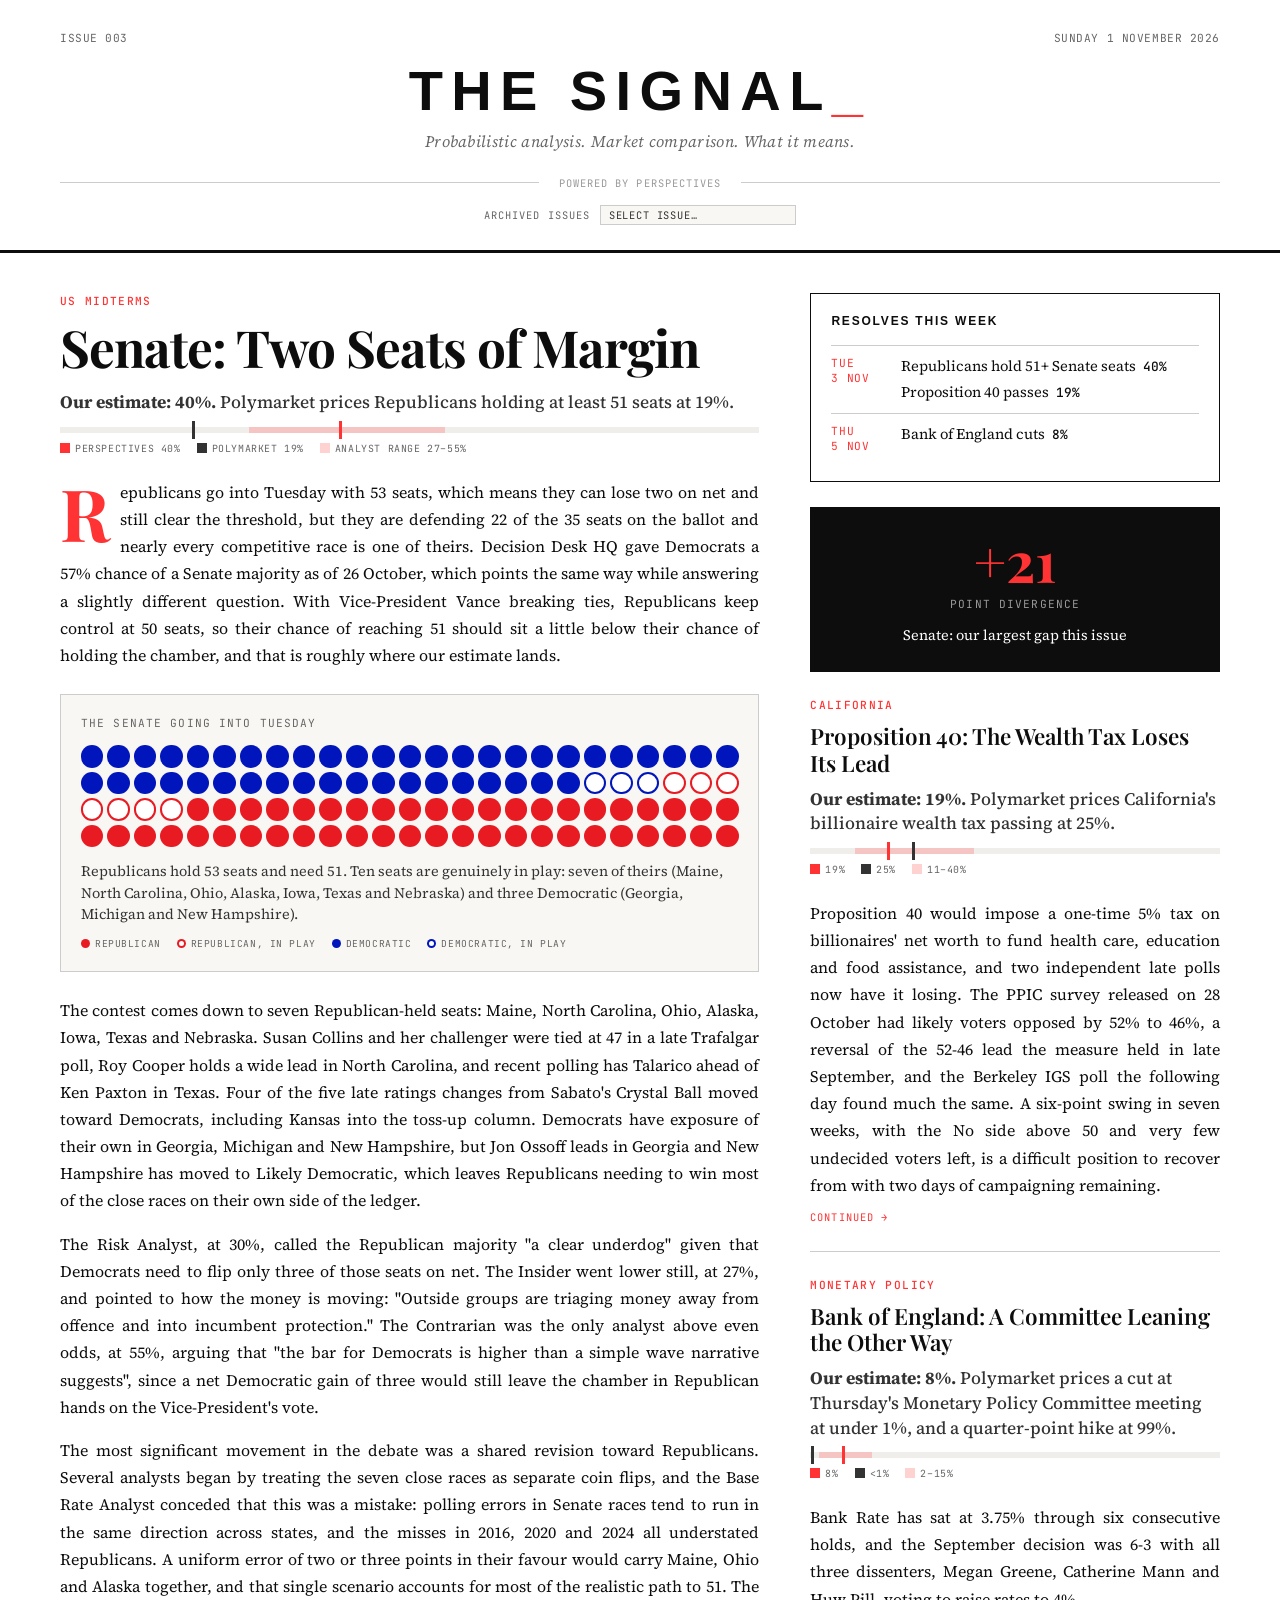
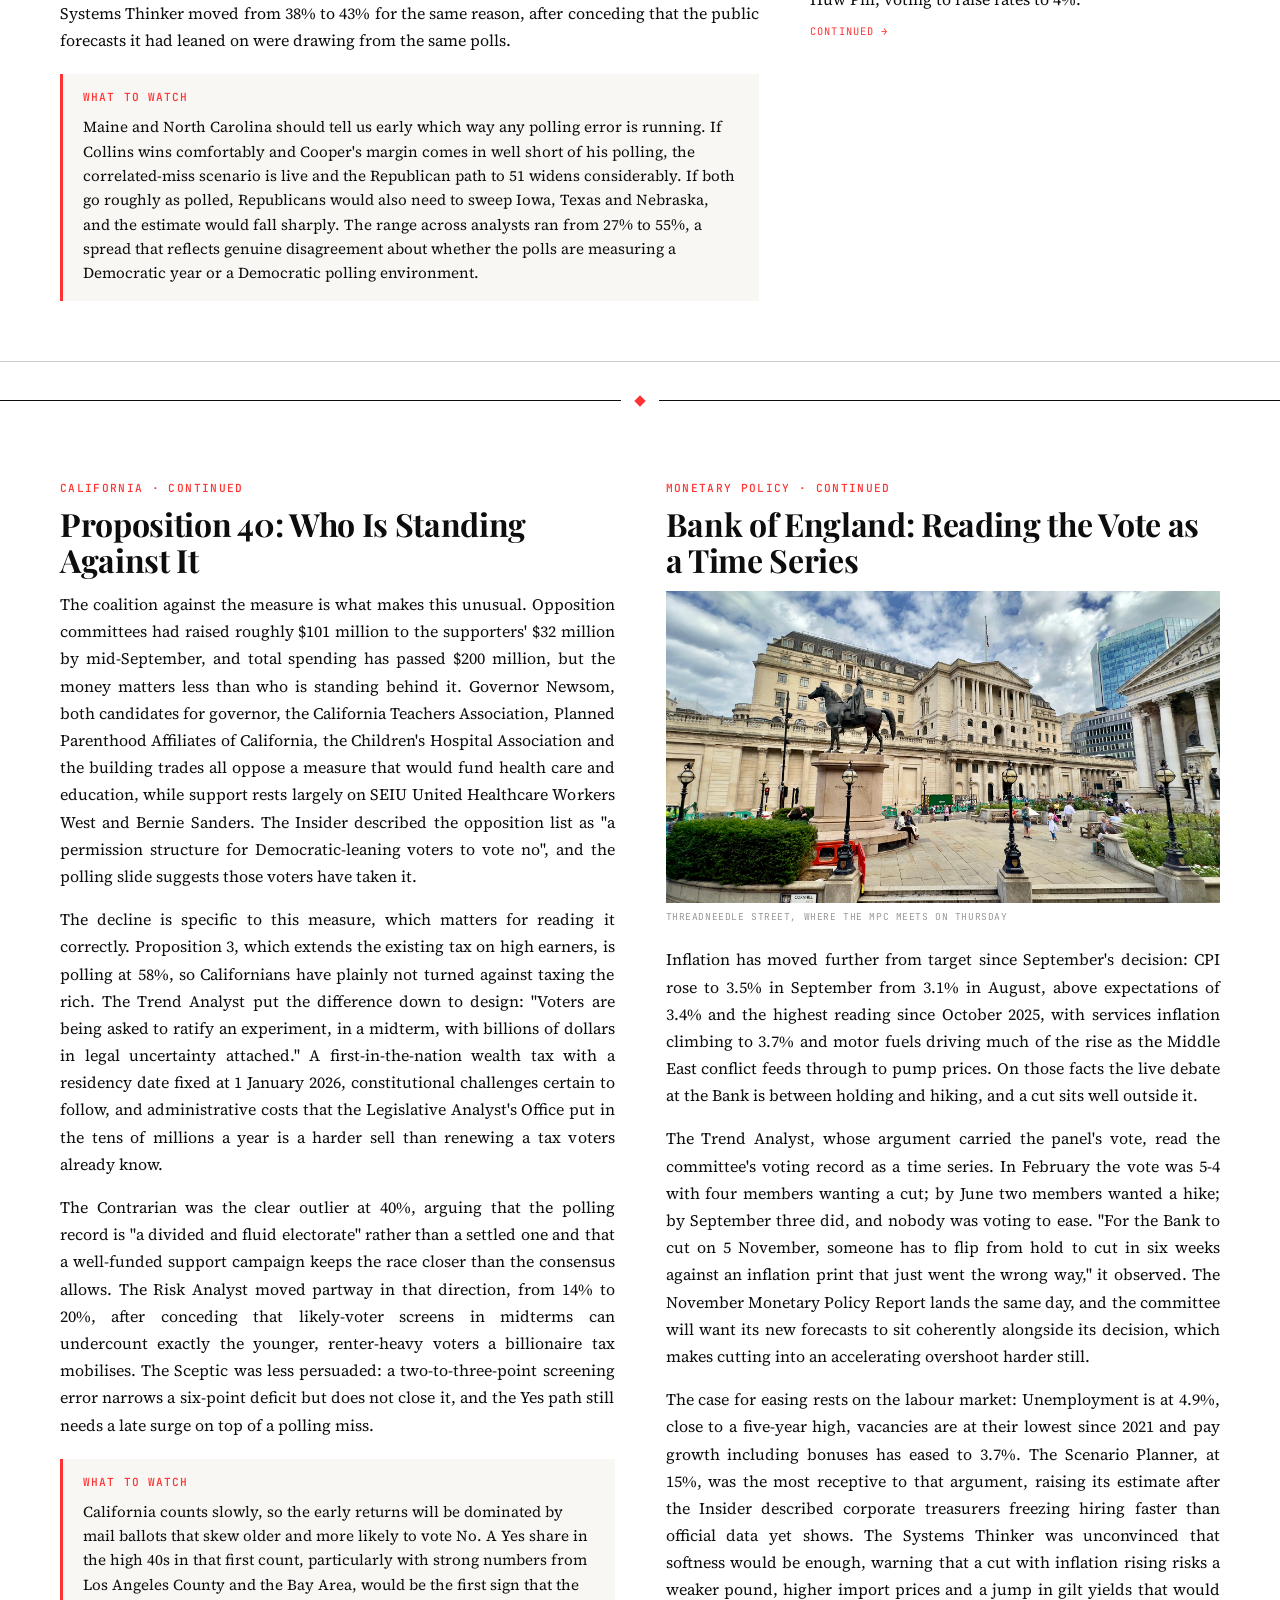
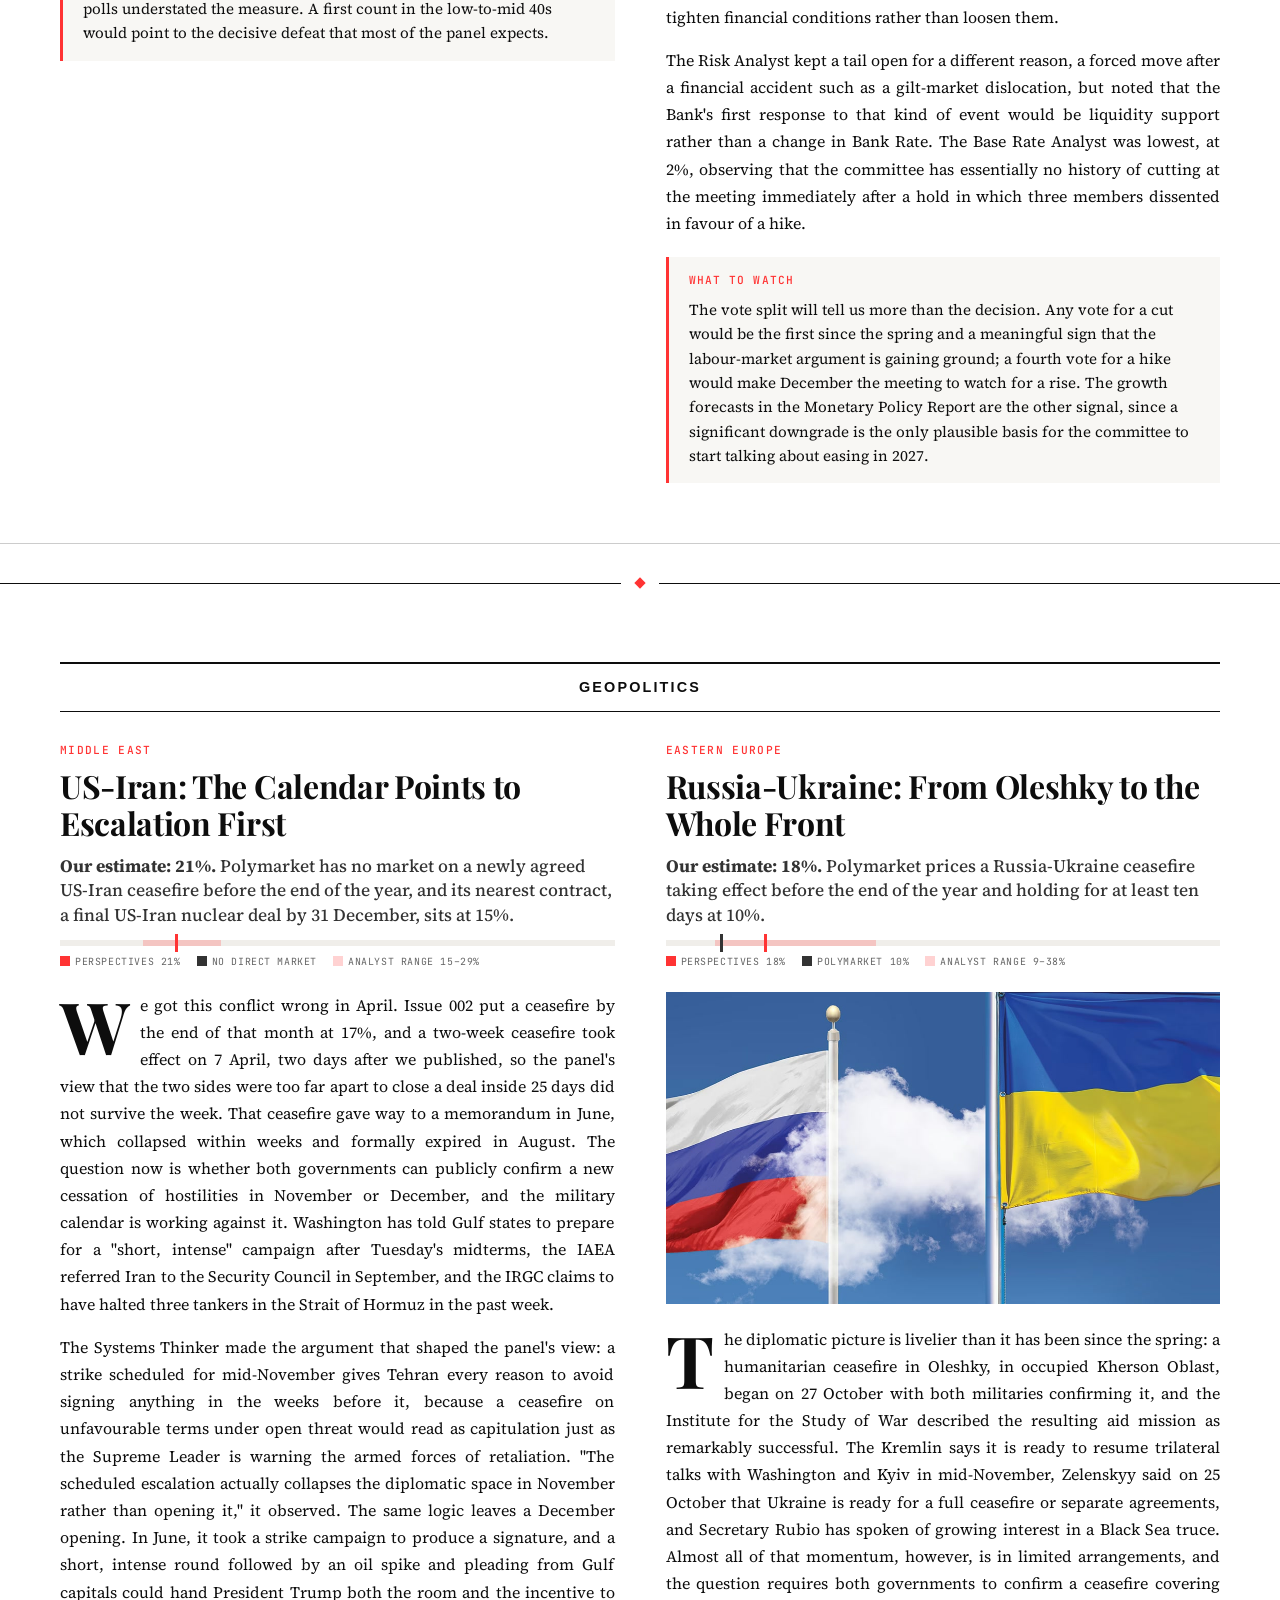
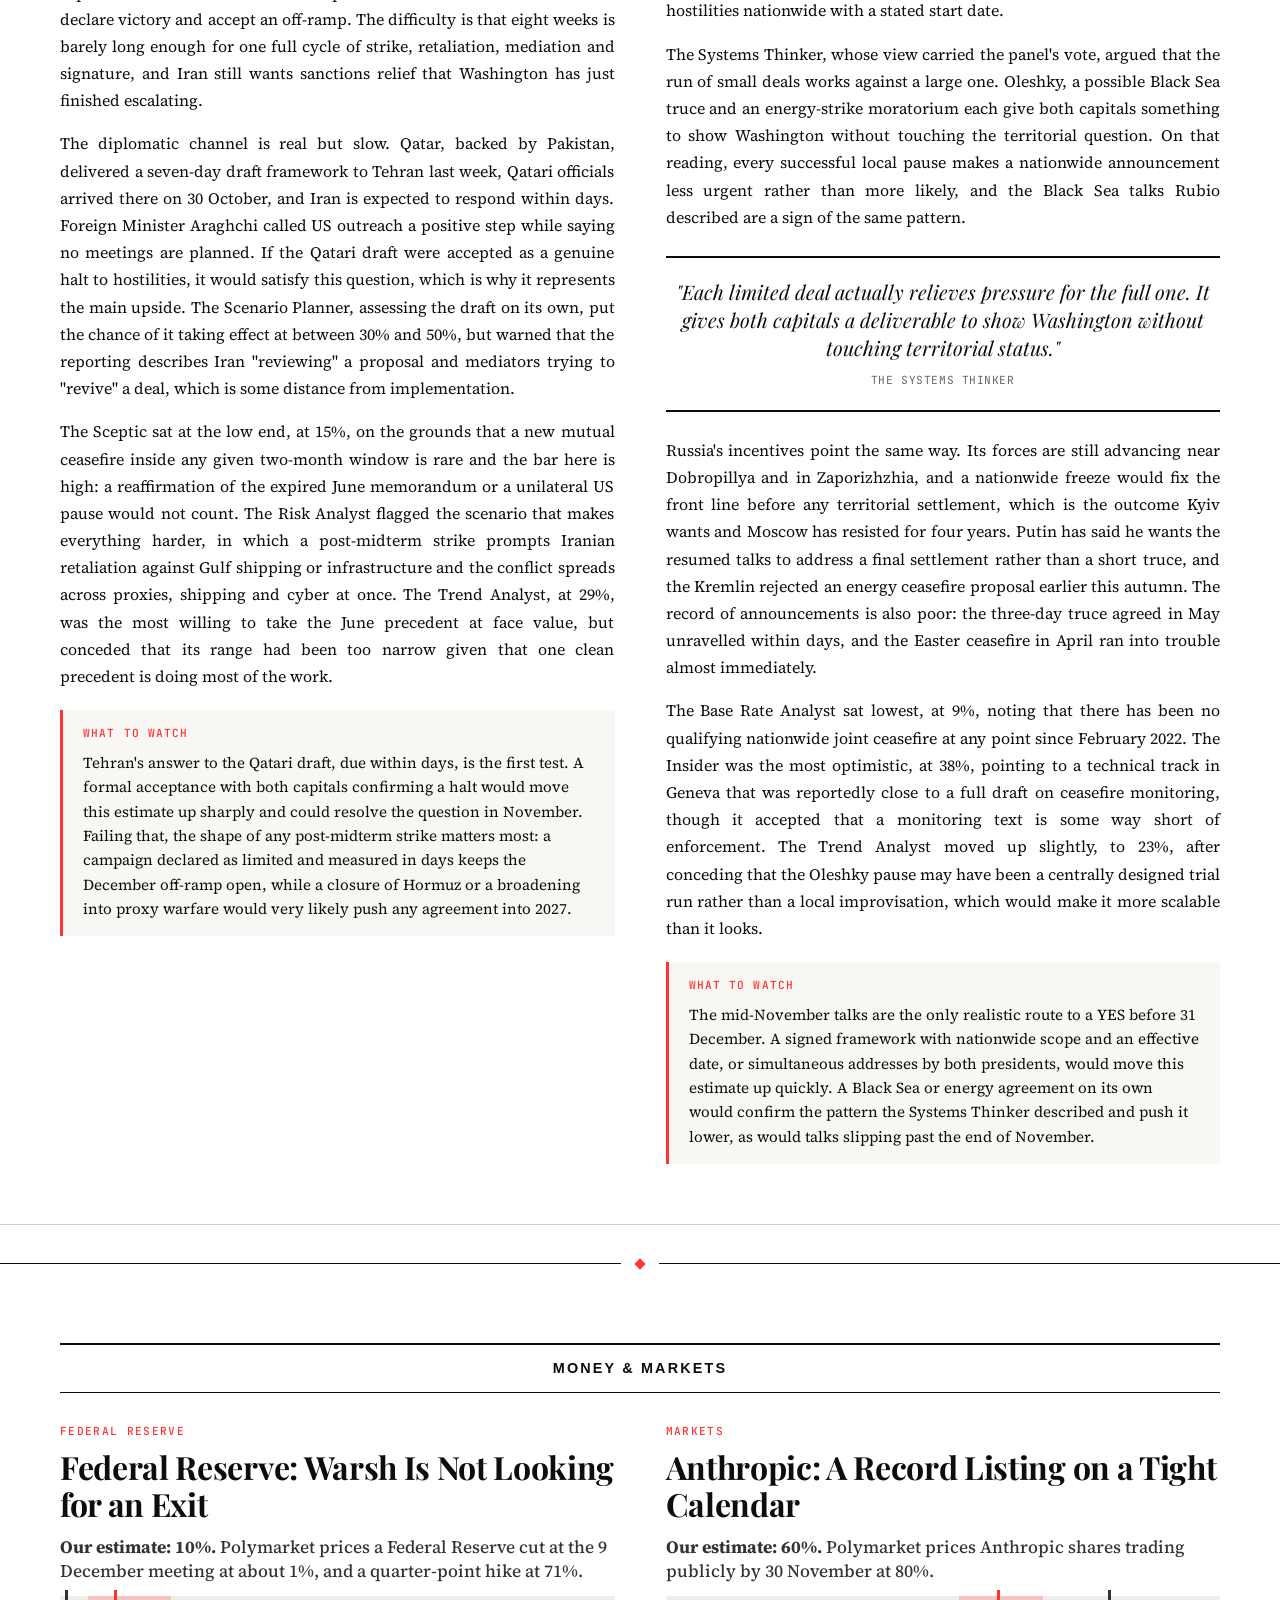
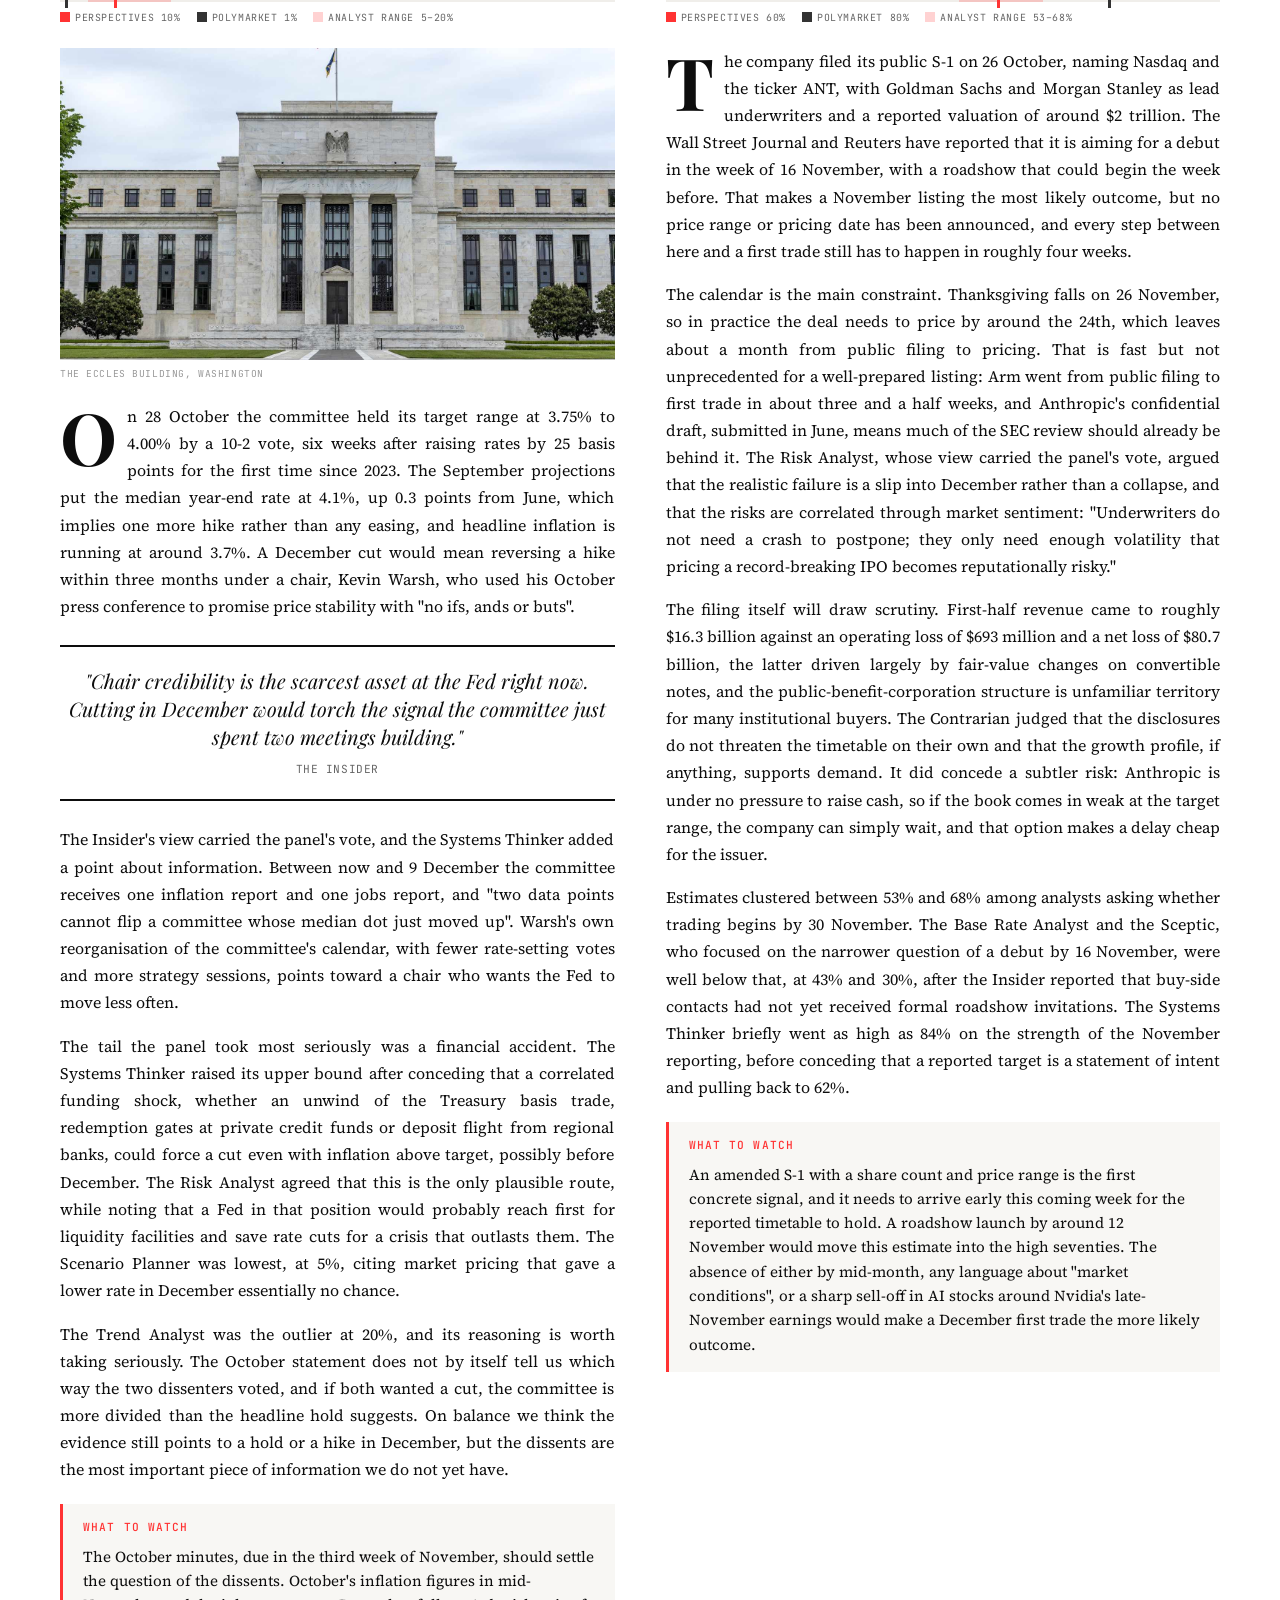
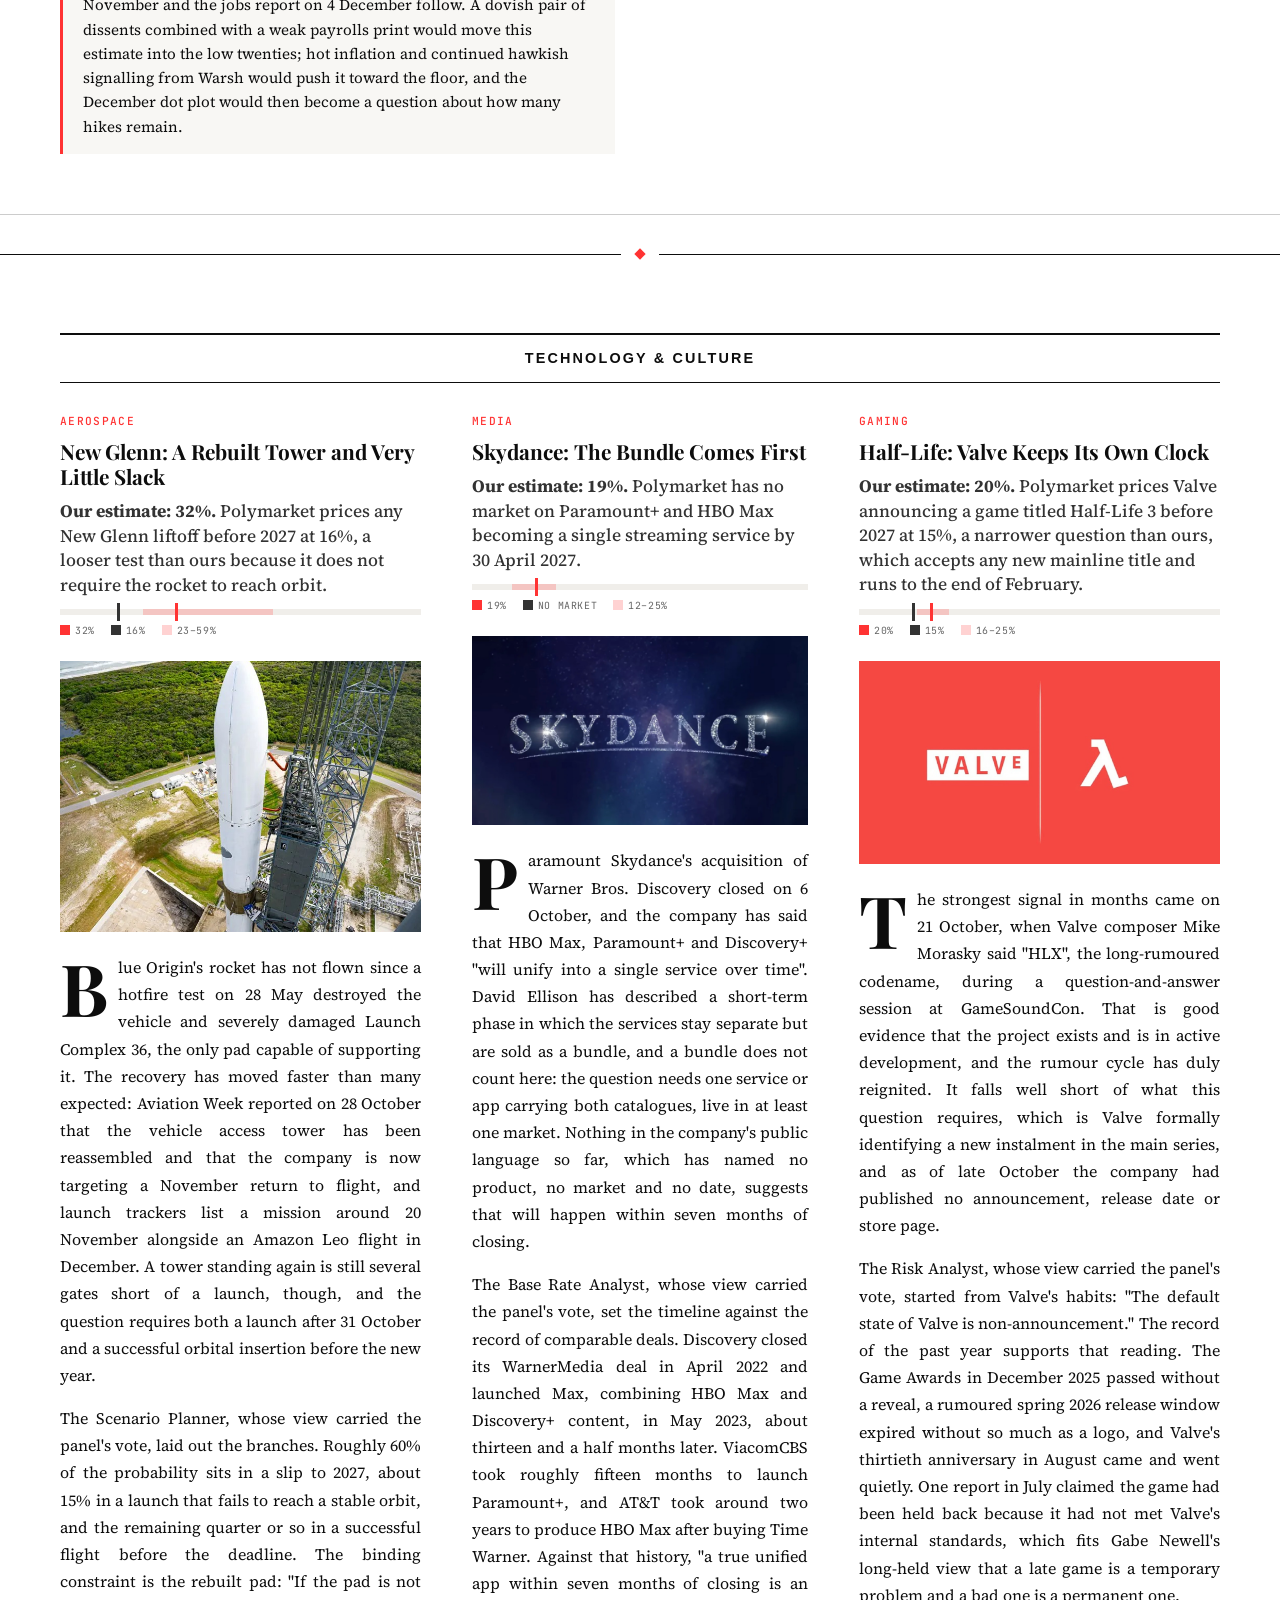
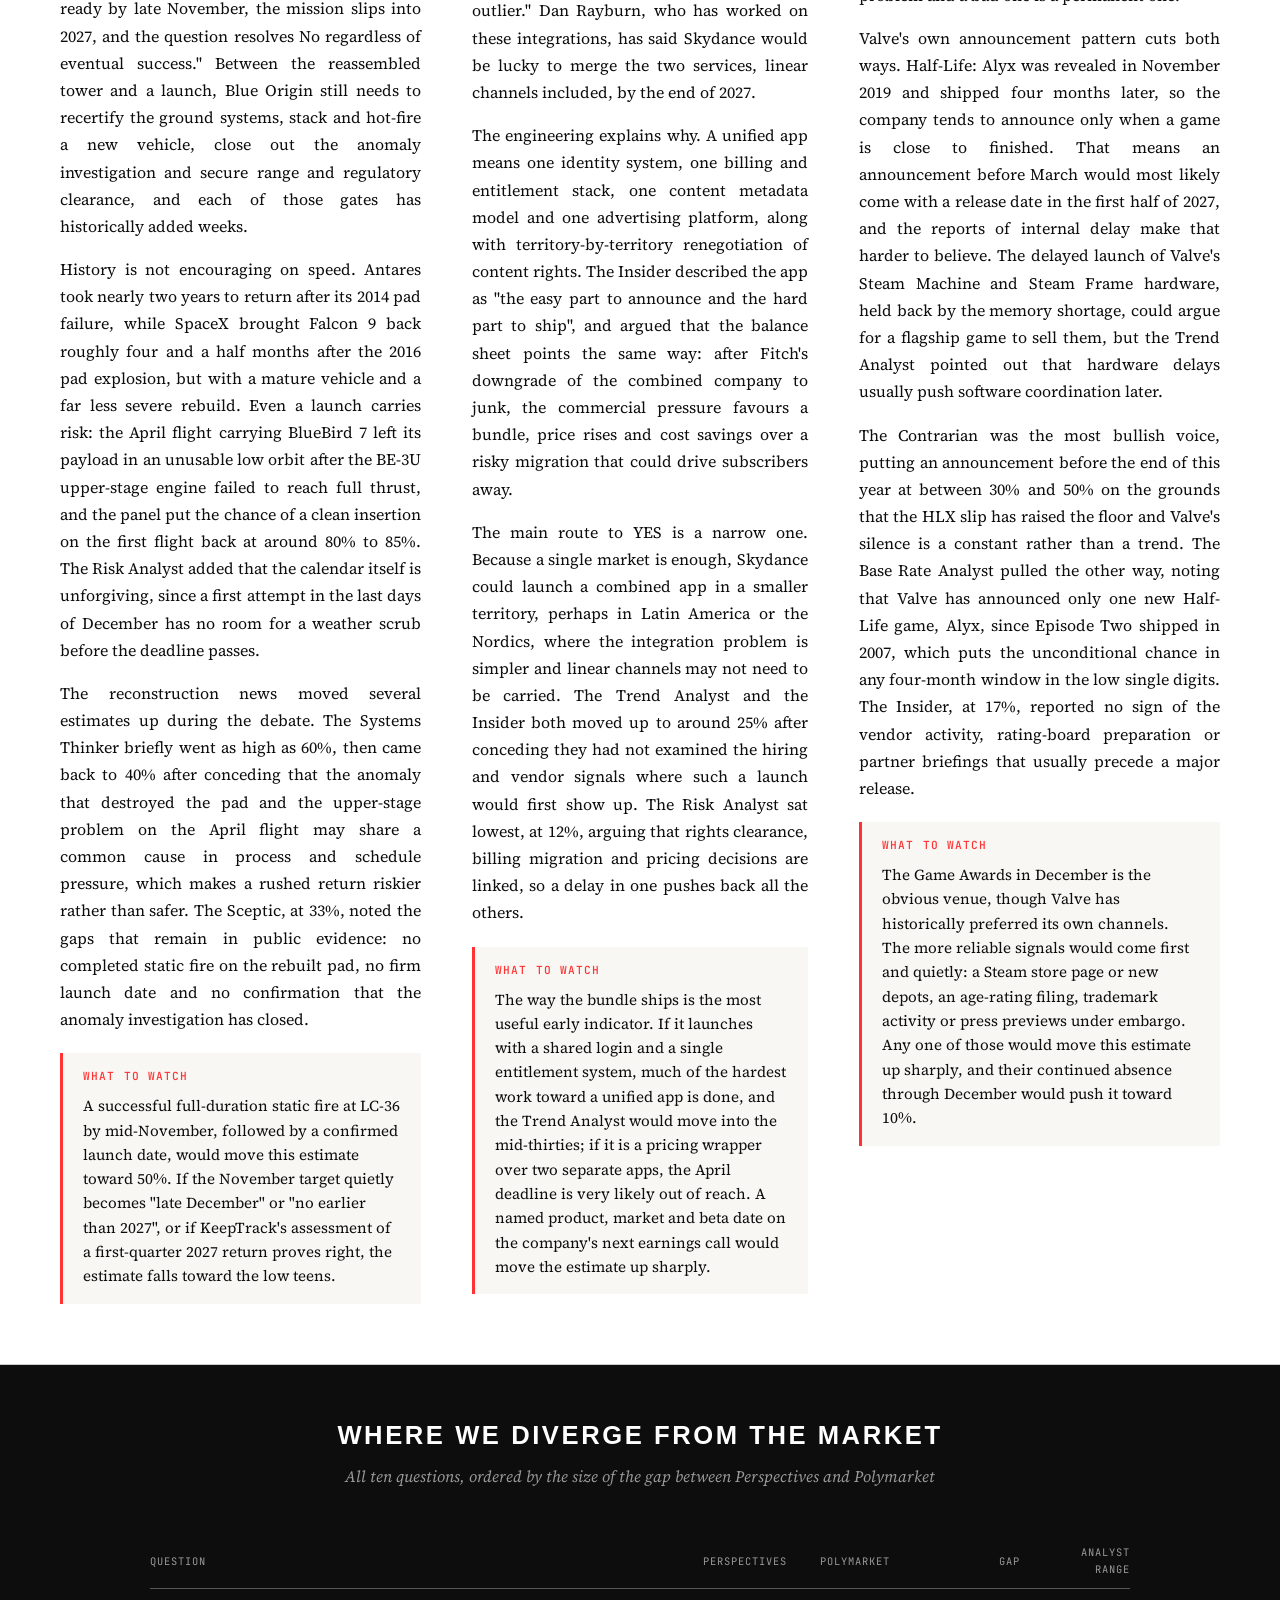
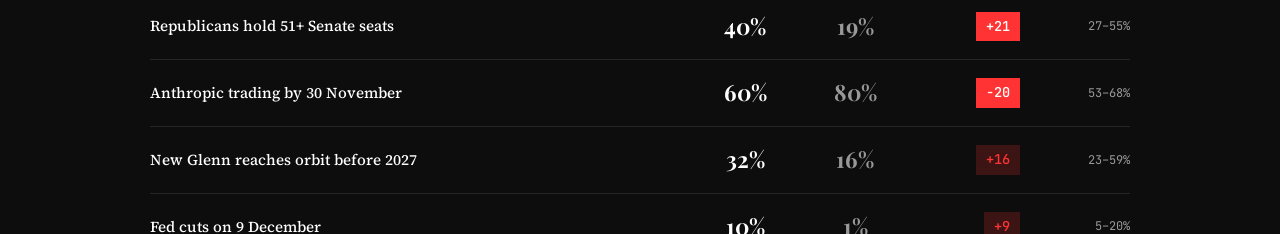
==== commit ce729b12: "Added Issue 3" ====
--- a/index.html
+++ b/index.html
@@ -3,7 +3,7 @@
     <head>
         <meta charset="UTF-8" />
         <meta name="viewport" content="width=device-width, initial-scale=1.0" />
-        <meta http-equiv="refresh" content="0; url=./issue-2/" />
+        <meta http-equiv="refresh" content="0; url=./issue-3/" />
         <title>The Signal</title>
     </head>
     <body></body>
